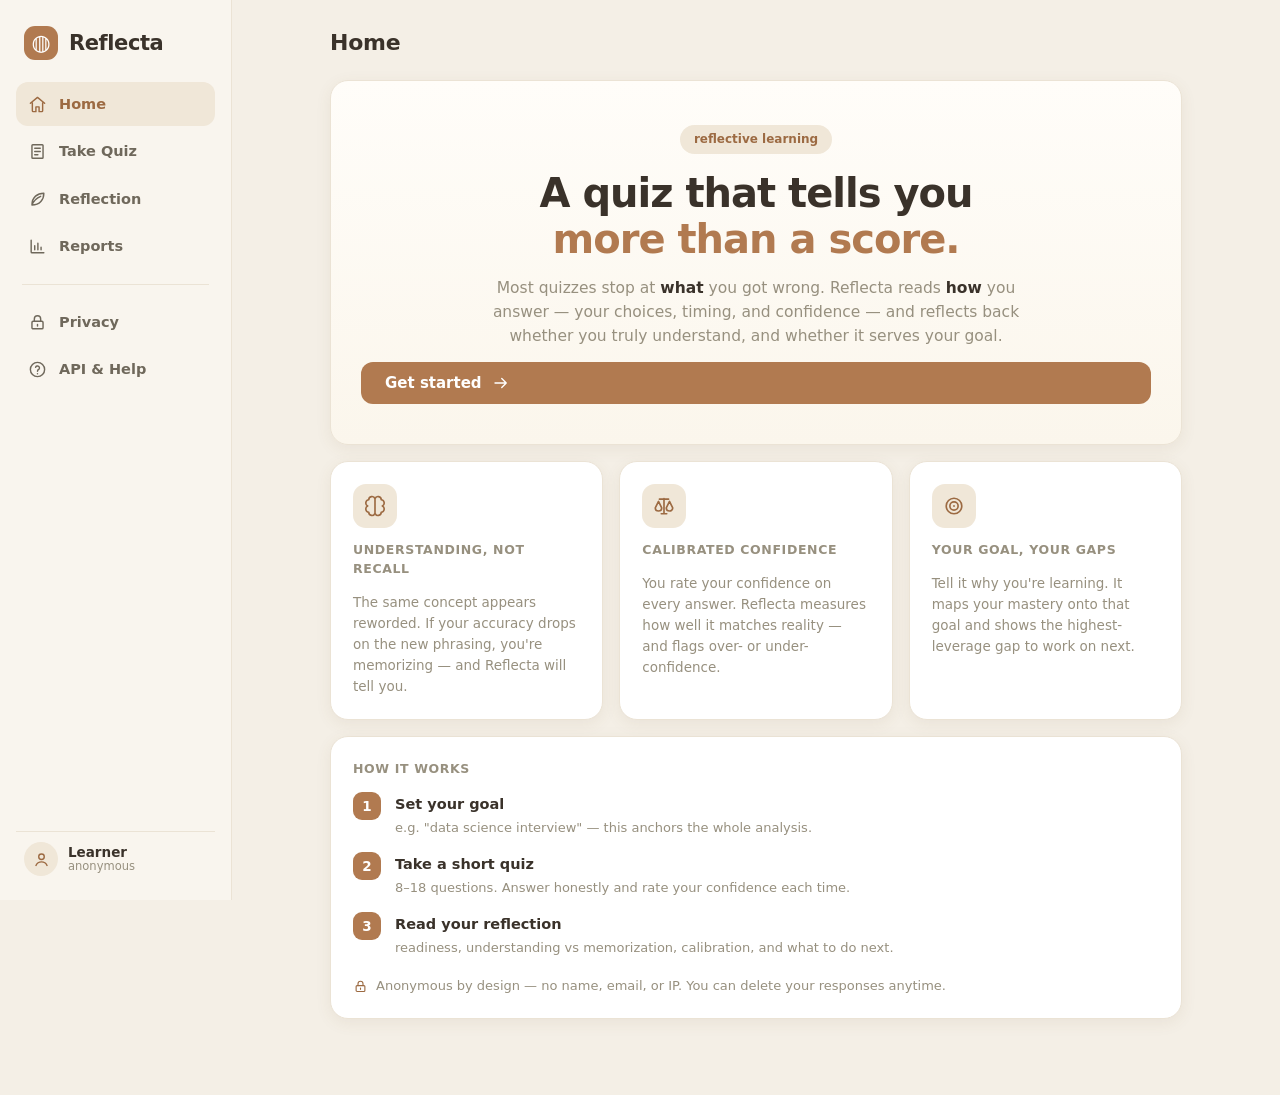
==== frontend/index.html @ 7a5998b0 "feat: Adding episteme style api databank" ====
<!DOCTYPE html>
<html lang="en">
<head>
  <meta charset="UTF-8" />
  <meta name="viewport" content="width=device-width, initial-scale=1.0" />
  <title>Reflecta — learn on purpose</title>
  <link rel="icon" href="favicon.svg" type="image/svg+xml" />
  <link rel="stylesheet" href="styles.css" />
</head>
<body>
  <!-- inline SVG icon sprite (simple line icons, stroke = currentColor) -->
  <svg width="0" height="0" style="position:absolute" aria-hidden="true">
    <defs>
      <symbol id="i-home" viewBox="0 0 24 24"><path d="M3 10.5 12 3l9 7.5M5.5 9.5V20a1 1 0 0 0 1 1H10v-6h4v6h3.5a1 1 0 0 0 1-1V9.5" fill="none" stroke="currentColor" stroke-width="1.8" stroke-linecap="round" stroke-linejoin="round"/></symbol>
      <symbol id="i-quiz" viewBox="0 0 24 24"><path d="M6 3.5h12a1 1 0 0 1 1 1v15a1 1 0 0 1-1 1H6a1 1 0 0 1-1-1v-15a1 1 0 0 1 1-1Z M8.5 8h7M8.5 12h7M8.5 16h4" fill="none" stroke="currentColor" stroke-width="1.8" stroke-linecap="round" stroke-linejoin="round"/></symbol>
      <symbol id="i-leaf" viewBox="0 0 24 24"><path d="M5 19C5 9 12 4 20 4c0 8-5 15-15 15Zm0 0c2-5 6-9 11-11" fill="none" stroke="currentColor" stroke-width="1.8" stroke-linecap="round" stroke-linejoin="round"/></symbol>
      <symbol id="i-lock" viewBox="0 0 24 24"><rect x="5" y="10.5" width="14" height="9.5" rx="1.5" fill="none" stroke="currentColor" stroke-width="1.8"/><path d="M8 10.5V7.5a4 4 0 0 1 8 0v3M12 14.5v2" fill="none" stroke="currentColor" stroke-width="1.8" stroke-linecap="round"/></symbol>
      <symbol id="i-help" viewBox="0 0 24 24"><circle cx="12" cy="12" r="9" fill="none" stroke="currentColor" stroke-width="1.8"/><path d="M9.6 9.2a2.5 2.5 0 1 1 3.4 3.1c-.8.4-1 1-1 1.9M12 17.2v.1" fill="none" stroke="currentColor" stroke-width="1.8" stroke-linecap="round"/></symbol>
      <symbol id="i-user" viewBox="0 0 24 24"><circle cx="12" cy="8.5" r="3.5" fill="none" stroke="currentColor" stroke-width="1.8"/><path d="M5 19.5c1.3-3 4-4.5 7-4.5s5.7 1.5 7 4.5" fill="none" stroke="currentColor" stroke-width="1.8" stroke-linecap="round"/></symbol>
      <symbol id="i-target" viewBox="0 0 24 24"><circle cx="12" cy="12" r="8.5" fill="none" stroke="currentColor" stroke-width="1.8"/><circle cx="12" cy="12" r="4.5" fill="none" stroke="currentColor" stroke-width="1.8"/><circle cx="12" cy="12" r="1" fill="currentColor"/></symbol>
      <symbol id="i-brain" viewBox="0 0 24 24"><path d="M12 4v16M12 4a3.5 3.5 0 0 0-6.8 1.2A3.6 3.6 0 0 0 4 12a3.6 3.6 0 0 0 1.2 6.8A3.5 3.5 0 0 0 12 20M12 4a3.5 3.5 0 0 1 6.8 1.2A3.6 3.6 0 0 1 20 12a3.6 3.6 0 0 1-1.2 6.8A3.5 3.5 0 0 1 12 20" fill="none" stroke="currentColor" stroke-width="1.8" stroke-linecap="round" stroke-linejoin="round"/></symbol>
      <symbol id="i-scale" viewBox="0 0 24 24"><path d="M12 4v16M6 7l-3.5 7a3.5 3.5 0 0 0 7 0L6 7Zm12 0-3.5 7a3.5 3.5 0 0 0 7 0L18 7ZM7 4.5h10M9 20.5h6" fill="none" stroke="currentColor" stroke-width="1.8" stroke-linecap="round" stroke-linejoin="round"/></symbol>
      <symbol id="i-arrow" viewBox="0 0 24 24"><path d="M4 12h15m-6-6 6 6-6 6" fill="none" stroke="currentColor" stroke-width="1.8" stroke-linecap="round" stroke-linejoin="round"/></symbol>
      <symbol id="i-check" viewBox="0 0 24 24"><path d="m5 12.5 4.5 4.5L19 7.5" fill="none" stroke="currentColor" stroke-width="2" stroke-linecap="round" stroke-linejoin="round"/></symbol>
      <symbol id="i-chart" viewBox="0 0 24 24"><path d="M4 4v15a1 1 0 0 0 1 1h15M8.5 16v-5M12.5 16V8M16.5 16v-3" fill="none" stroke="currentColor" stroke-width="1.8" stroke-linecap="round" stroke-linejoin="round"/></symbol>
      <symbol id="i-pulse" viewBox="0 0 24 24"><path d="M3 12h4l2.5-6 4 12 2.5-6h5" fill="none" stroke="currentColor" stroke-width="1.8" stroke-linecap="round" stroke-linejoin="round"/></symbol>
    </defs>
  </svg>

  <div class="app">
    <!-- ───────────── sidebar ───────────── -->
    <aside class="sidebar">
      <div class="brand">
        <span class="brand-mark">◍</span>
        <span class="brand-name">Reflecta</span>
      </div>

      <nav class="nav">
        <a class="nav-item active" data-view="welcome"><svg class="ni"><use href="#i-home"/></svg>Home</a>
        <a class="nav-item" data-view="start"><svg class="ni"><use href="#i-quiz"/></svg>Take Quiz</a>
        <a class="nav-item" data-view="results"><svg class="ni"><use href="#i-leaf"/></svg>Reflection</a>
        <a class="nav-item" data-view="reports"><svg class="ni"><use href="#i-chart"/></svg>Reports</a>
        <div class="nav-sep"></div>
        <a class="nav-item" href="/privacy.html"><svg class="ni"><use href="#i-lock"/></svg>Privacy</a>
        <a class="nav-item" href="/docs" target="_blank"><svg class="ni"><use href="#i-help"/></svg>API &amp; Help</a>
      </nav>

      <div class="side-user">
        <span class="avatar"><svg class="ni"><use href="#i-user"/></svg></span>
        <div class="su-meta"><b>Learner</b><small>anonymous</small></div>
      </div>
    </aside>

    <!-- ───────────── main ───────────── -->
    <div class="main">
      <div class="frame">
        <header class="page-head"><h1 id="page-title">Home</h1></header>

        <div class="content">
          <!-- screen: welcome / landing -->
          <section id="screen-welcome" class="screen">
            <div class="card welcome-hero">
              <span class="w-badge">reflective learning</span>
              <h2>A quiz that tells you<br/><span class="w-accent">more than a score.</span></h2>
              <p>Most quizzes stop at <em>what</em> you got wrong. Reflecta reads <em>how</em> you
              answer — your choices, timing, and confidence — and reflects back whether you truly
              understand, and whether it serves your goal.</p>
              <button id="welcome-cta" class="btn btn-primary w-cta">
                Get started <svg class="bi"><use href="#i-arrow"/></svg>
              </button>
            </div>

            <div class="grid features">
              <article class="card feature">
                <span class="f-icon"><svg><use href="#i-brain"/></svg></span>
                <h3>Understanding, not recall</h3>
                <p>The same concept appears reworded. If your accuracy drops on the new phrasing,
                you're memorizing — and Reflecta will tell you.</p>
              </article>
              <article class="card feature">
                <span class="f-icon"><svg><use href="#i-scale"/></svg></span>
                <h3>Calibrated confidence</h3>
                <p>You rate your confidence on every answer. Reflecta measures how well it matches
                reality — and flags over- or under-confidence.</p>
              </article>
              <article class="card feature">
                <span class="f-icon"><svg><use href="#i-target"/></svg></span>
                <h3>Your goal, your gaps</h3>
                <p>Tell it why you're learning. It maps your mastery onto that goal and shows the
                highest-leverage gap to work on next.</p>
              </article>
            </div>

            <div class="card how">
              <h3>How it works</h3>
              <ol class="steps">
                <li><span class="step-n">1</span><div><b>Set your goal</b><small>e.g. "data science interview" — this anchors the whole analysis.</small></div></li>
                <li><span class="step-n">2</span><div><b>Take a short quiz</b><small>8–18 questions. Answer honestly and rate your confidence each time.</small></div></li>
                <li><span class="step-n">3</span><div><b>Read your reflection</b><small>readiness, understanding vs memorization, calibration, and what to do next.</small></div></li>
              </ol>
              <p class="w-privacy"><svg class="pi"><use href="#i-lock"/></svg>
              Anonymous by design — no name, email, or IP. You can delete your responses anytime.</p>
            </div>
          </section>

          <!-- screen: start (quiz setup) -->
          <section id="screen-start" class="screen hidden">
            <div class="card form-card">
              <h2 class="form-title">Set up your quiz</h2>
              <label class="field-label" for="goal">Why are you learning?</label>
              <input id="goal" type="text" value="data science interview"
                     placeholder="e.g. data science interview, NEET biology" />

              <label class="field-label" for="nq">How many questions?</label>
              <div class="seg" id="nq-seg">
                <button type="button" class="seg-opt" data-n="8">8</button>
                <button type="button" class="seg-opt active" data-n="12">12</button>
                <button type="button" class="seg-opt" data-n="18">18</button>
              </div>
              <select id="nq" class="hidden"><option value="12" selected>12</option></select>

              <label class="consent">
                <input id="consent" type="checkbox" />
                <span>I agree to anonymous storage of my responses to generate my reflection.
                No name, email, or IP is collected. <a href="/privacy.html" target="_blank">Privacy</a></span>
              </label>
              <button id="start-btn" class="btn btn-primary" disabled>Start quiz</button>
            </div>
          </section>

          <!-- screen: quiz -->
          <section id="screen-quiz" class="screen hidden">
            <div class="card quiz-card">
              <div class="quiz-top">
                <span id="q-count" class="muted">Question 1</span>
                <span id="q-concept" class="chip"></span>
              </div>
              <div class="progress"><span id="progress-fill"></span></div>
              <h2 id="q-stem"></h2>
              <div id="options" class="options"></div>
              <div class="confidence">
                <div class="confidence-head">
                  <span>How confident are you?</span><span id="conf-val" class="conf-num">50%</span>
                </div>
                <input id="confidence" type="range" min="0" max="100" value="50" />
                <div class="confidence-scale"><span>guessing</span><span>certain</span></div>
              </div>
              <button id="next-btn" class="btn btn-primary" disabled>Next →</button>
            </div>
          </section>

          <!-- screen: results -->
          <section id="screen-results" class="screen hidden">
            <div class="card result-head">
              <div class="score-badge"><span id="score-val">–</span><small>score</small></div>
              <div>
                <h2 class="result-title">Your reflection</h2>
                <p class="muted" id="result-goal"></p>
              </div>
            </div>

            <div class="grid">
              <article class="card readiness">
                <h3>Goal readiness</h3>
                <div class="ring" id="ring"><span id="readiness-val">–</span></div>
                <span class="tag" id="readiness-tag"></span>
              </article>
              <article class="card stat">
                <h3>Understanding</h3>
                <div class="big" id="memo-val">–</div>
                <span class="tag" id="memo-tag"></span>
                <p class="muted">accuracy drop when reworded — high = memorizing</p>
              </article>
              <article class="card stat">
                <h3>Calibration</h3>
                <div class="big" id="ece-val">–</div>
                <span class="tag" id="ece-tag"></span>
                <p class="muted">confidence vs reality — high = mis-calibrated</p>
              </article>
              <article class="card timing">
                <h3>How you answer</h3>
                <div class="bars" id="timing-bars"></div>
              </article>
            </div>

            <article class="card gaps">
              <h3>Highest-leverage gaps</h3>
              <p class="muted">Mastery is difficulty-adjusted (IRT) and deliberately conservative
              with only a few questions per concept — it can sit below your raw score. Concepts
              already meeting their target aren't listed.</p>
              <div id="gap-list"></div>
            </article>

            <article class="card reflection">
              <h3>Reflection</h3>
              <ul id="reflection-list"></ul>
            </article>

            <article class="card review">
              <h3>Question review</h3>
              <div id="review-list"></div>
            </article>

            <button id="restart-btn" class="btn btn-primary center">Take another quiz</button>
            <p class="erase"><a id="delete-btn">Delete my responses</a> · stored anonymously</p>
          </section>

          <!-- screen: reports / model monitoring -->
          <section id="screen-reports" class="screen hidden">
            <div class="card report-status">
              <div class="rs-left">
                <h3>System status</h3>
                <div class="rs-verdict"><span id="rep-status-dot" class="dot"></span><b id="rep-status">–</b></div>
                <p class="muted" id="rep-generated"></p>
              </div>
              <div class="rs-stats">
                <div class="rs-stat"><b id="rep-sessions">–</b><small>sessions</small></div>
                <div class="rs-stat"><b id="rep-answers">–</b><small>answers</small></div>
                <div class="rs-stat"><b id="rep-avg-score">–</b><small>avg score</small></div>
                <div class="rs-stat"><b id="rep-avg-ready">–</b><small>avg readiness</small></div>
              </div>
            </div>

            <div class="card">
              <h3><svg class="hi"><use href="#i-pulse"/></svg> Model health — is anything rotting?</h3>
              <p class="muted">Models decay as the world (and your learners) change. Each artifact is
              aged against retrain thresholds; live drift compares recent sessions to older ones.</p>
              <div class="table-wrap"><table id="rep-artifacts">
                <thead><tr><th>Artifact</th><th>Trained</th><th>Age</th><th>Size</th><th>Status</th></tr></thead>
                <tbody></tbody>
              </table></div>
              <div id="rep-drift" class="drift"></div>
            </div>

            <div class="card">
              <h3><svg class="hi"><use href="#i-chart"/></svg> Training metrics (from MLflow)</h3>
              <p class="muted">Offline validation performance, logged at training time with
              group-aware (by-learner) splits. AUC = probability the model ranks a correct answer
              above an incorrect one (0.5 = chance).</p>
              <div id="rep-metrics"></div>
            </div>

            <div class="card">
              <h3><svg class="hi"><use href="#i-help"/></svg> How this website works</h3>
              <ol class="steps">
                <li><span class="step-n">1</span><div><b>Quiz engine</b><small>Questions are served with answers kept on the server; options are shuffled. Some questions are reworded twins of the same concept — that's deliberate.</small></div></li>
                <li><span class="step-n">2</span><div><b>Behavior signals</b><small>Your choices, response times, and confidence become signals: memorization vs understanding, calibration (confidence vs reality), and answer-style profile.</small></div></li>
                <li><span class="step-n">3</span><div><b>Mastery via IRT</b><small>An Item-Response-Theory model estimates your per-concept ability from your answers, weighted by question difficulty — fairer than raw accuracy.</small></div></li>
                <li><span class="step-n">4</span><div><b>Intent → gap</b><small>Your goal decomposes into concept requirements; your mastery is projected onto them, and the shortfall becomes your prioritized gap list.</small></div></li>
                <li><span class="step-n">5</span><div><b>Reflection</b><small>Deterministic rules turn those numbers into specific advice — no black box between the signals and what you read.</small></div></li>
                <li><span class="step-n">6</span><div><b>Offline research</b><small>The knowledge-tracing models on this page (IRT, BKT, SAKT) are trained on 525k real learner interactions (ASSISTments) and tracked with MLflow.</small></div></li>
              </ol>
            </div>
          </section>
        </div>
      </div>
    </div>
  </div>
  <script src="app.js"></script>
</body>
</html>
---- frontend/styles.css ----
:root {
  /* warm cream + brown study-app palette */
  --bg: #f4efe6;          /* app background (warm cream) */
  --sidebar: #f9f5ee;     /* sidebar surface */
  --surface: #ffffff;     /* cards */
  --ink: #3a322a;         /* warm near-black */
  --muted: #97907f;
  --line: #ebe3d5;
  --line-soft: #f1ebdf;

  --brown: #b17a50;       /* primary */
  --brown-deep: #9c6a42;  /* hover / headings */
  --brown-soft: #f0e7d8;  /* tint (badges, active nav) */
  --amber: #e2a25c;
  --sage: #8faa78;

  --shadow: 0 4px 16px rgba(120, 95, 55, 0.08);
  --shadow-lg: 0 10px 30px rgba(120, 95, 55, 0.12);
  --radius: 18px;
}

* { box-sizing: border-box; }
html, body { margin: 0; padding: 0; }
body {
  font-family: "Segoe UI", -apple-system, BlinkMacSystemFont, Inter, system-ui, sans-serif;
  background: var(--bg);
  color: var(--ink);
  line-height: 1.55;
  -webkit-font-smoothing: antialiased;
}

.app { display: flex; min-height: 100vh; }

/* ───────────── sidebar ───────────── */
.sidebar {
  width: 232px; flex-shrink: 0; background: var(--sidebar);
  border-right: 1px solid var(--line); padding: 22px 16px;
  display: flex; flex-direction: column; position: sticky; top: 0; height: 100vh;
}
.brand { display: flex; align-items: center; gap: 11px; padding: 4px 8px 22px; }
.brand-mark {
  font-size: 22px; width: 34px; height: 34px; border-radius: 11px;
  background: var(--brown); color: #fff; display: grid; place-items: center;
}
.brand-name { font-size: 21px; font-weight: 800; letter-spacing: -0.02em; }

.nav { display: flex; flex-direction: column; gap: 3px; flex: 1; }
.nav-item {
  display: flex; align-items: center; gap: 12px; padding: 11px 12px; border-radius: 12px;
  color: #6f685b; font-size: 14.5px; font-weight: 600; cursor: pointer; text-decoration: none;
  transition: background .12s, color .12s;
}
.nav-item .ni, svg.ni { width: 19px; height: 19px; flex-shrink: 0; }
.nav-item:hover { background: var(--line-soft); color: var(--ink); }
.nav-item.active { background: var(--brown-soft); color: var(--brown-deep); }
.nav-sep { height: 1px; background: var(--line); margin: 12px 6px; }

.side-user {
  display: flex; align-items: center; gap: 10px; padding: 10px 8px 2px;
  border-top: 1px solid var(--line); margin-top: 10px;
}
.side-user .avatar {
  width: 34px; height: 34px; border-radius: 50%; background: var(--brown-soft);
  display: grid; place-items: center; color: var(--brown-deep);
}
.su-meta { display: flex; flex-direction: column; line-height: 1.2; }
.su-meta b { font-size: 13.5px; }
.su-meta small { font-size: 11.5px; color: var(--muted); }

/* ───────────── main ───────────── */
.main { flex: 1; min-width: 0; }
/* centered frame so very wide screens don't left-hug the content */
.frame { max-width: 920px; margin: 0 auto; }
.page-head { padding: 26px 34px 8px; }
.page-head h1 { margin: 0; font-size: 22px; font-weight: 800; letter-spacing: -0.01em; }
.content { padding: 12px 34px 60px; }
.screen { animation: fade .3s ease; }
.hidden { display: none !important; }
@keyframes fade { from { opacity: 0; transform: translateY(6px);} to { opacity: 1; transform: none;} }

.card {
  background: var(--surface); border: 1px solid var(--line);
  border-radius: var(--radius); padding: 22px; box-shadow: var(--shadow); margin-bottom: 16px;
}
.muted { color: var(--muted); font-size: 13px; }
.center { display: block; margin: 4px auto 0; }

/* ── welcome / landing ── */
.welcome-hero { text-align: center; padding: 44px 30px 40px; background: linear-gradient(180deg,#fffdf9,#fbf6ec); }
.w-badge { display: inline-block; font-size: 12px; font-weight: 700; color: var(--brown-deep); background: var(--brown-soft); padding: 5px 14px; border-radius: 999px; margin-bottom: 16px; }
.welcome-hero h2 { margin: 0 0 14px; font-size: clamp(28px, 4.5vw, 40px); line-height: 1.15; letter-spacing: -0.025em; }
.w-accent { color: var(--brown); }
.welcome-hero p { max-width: 560px; margin: 0 auto; color: var(--muted); font-size: 15.5px; }
.welcome-hero em { color: var(--ink); font-style: normal; font-weight: 700; }
.w-cta { width: auto; padding: 13px 30px; margin-top: 22px; display: inline-flex; align-items: center; gap: 10px; }
.bi { width: 18px; height: 18px; }

.features { grid-template-columns: repeat(auto-fit, minmax(220px, 1fr)); }
.feature { text-align: left; }
.f-icon {
  display: grid; place-items: center; width: 44px; height: 44px; border-radius: 13px;
  background: var(--brown-soft); color: var(--brown-deep); margin-bottom: 12px;
}
.f-icon svg { width: 22px; height: 22px; }
.feature h3 { margin: 0 0 7px; font-size: 15.5px; text-transform: none; letter-spacing: 0; color: var(--ink); font-weight: 700; }
.feature p { margin: 0; color: var(--muted); font-size: 13.5px; }

.how h3 { margin-bottom: 16px; }
.steps { list-style: none; padding: 0; margin: 0; display: flex; flex-direction: column; gap: 14px; }
.steps li { display: flex; gap: 14px; align-items: flex-start; }
.step-n {
  flex-shrink: 0; width: 28px; height: 28px; border-radius: 9px; background: var(--brown);
  color: #fff; font-weight: 800; font-size: 13.5px; display: grid; place-items: center;
}
.steps b { font-size: 14.5px; }
.steps small { display: block; color: var(--muted); font-size: 13px; margin-top: 1px; }
.w-privacy { display: flex; align-items: center; gap: 8px; margin: 18px 0 0; color: var(--muted); font-size: 13px; }
.pi { width: 15px; height: 15px; flex-shrink: 0; color: var(--brown-deep); }
.form-title { margin: 0 0 14px; font-size: 19px; }

/* form */
.field-label { display: block; font-size: 13px; font-weight: 700; color: #6f685b; margin: 6px 0 7px; }
input[type=text], select {
  width: 100%; padding: 12px 14px; border-radius: 12px; border: 1px solid var(--line);
  background: #fdfbf7; color: var(--ink); font-size: 15px; font-family: inherit;
}
input[type=text]:focus, select:focus { outline: 2px solid var(--brown); border-color: transparent; }

.seg { display: inline-flex; gap: 6px; background: var(--brown-soft); padding: 5px; border-radius: 12px; }
.seg-opt {
  border: none; background: transparent; padding: 8px 18px; border-radius: 9px; cursor: pointer;
  font-family: inherit; font-size: 14px; font-weight: 700; color: #7c7362;
}
.seg-opt.active { background: var(--surface); color: var(--brown-deep); box-shadow: var(--shadow); }

.consent { display: flex; gap: 9px; align-items: flex-start; margin: 16px 0 4px; font-size: 12.5px; color: var(--muted); line-height: 1.45; cursor: pointer; }
.consent input { margin-top: 2px; accent-color: var(--brown); flex-shrink: 0; }
.consent a { color: var(--brown-deep); }

/* buttons */
.btn {
  padding: 12px 24px; border: none; border-radius: 12px; cursor: pointer;
  font-size: 15px; font-weight: 700; font-family: inherit; transition: filter .12s, transform .12s;
}
.btn-primary { background: var(--brown); color: #fff; margin-top: 14px; width: 100%; }
.btn-primary:hover:not(:disabled) { filter: brightness(1.05); transform: translateY(-1px); }
.btn-primary:disabled { opacity: .45; cursor: not-allowed; }

/* quiz */
.quiz-top { display: flex; align-items: center; justify-content: space-between; margin-bottom: 12px; }
.chip { font-size: 12px; font-weight: 700; color: var(--brown-deep); background: var(--brown-soft); padding: 4px 12px; border-radius: 999px; text-transform: capitalize; }
.progress { height: 8px; background: var(--line); border-radius: 6px; overflow: hidden; margin-bottom: 18px; }
.progress span { display: block; height: 100%; width: 0; background: var(--brown); border-radius: 6px; transition: width .3s ease; }
.quiz-card h2 { font-size: 20px; margin: 2px 0 20px; line-height: 1.4; }
.options { display: flex; flex-direction: column; gap: 10px; }
.option {
  text-align: left; padding: 14px 16px; border: 1.5px solid var(--line); background: #fdfbf7;
  border-radius: 12px; cursor: pointer; font-size: 15px; font-family: inherit; color: var(--ink);
  display: flex; gap: 12px; align-items: flex-start; transition: border-color .12s, background .12s;
}
.option:hover { border-color: var(--brown); }
.option.selected { border-color: var(--brown); background: var(--brown-soft); }
.option .letter {
  flex-shrink: 0; width: 26px; height: 26px; border-radius: 8px; background: var(--surface);
  border: 1px solid var(--line); display: grid; place-items: center; font-weight: 800; font-size: 13px; color: var(--brown-deep);
}
.option.selected .letter { background: var(--brown); color: #fff; border-color: var(--brown); }

.confidence { margin: 22px 0 4px; }
.confidence-head { display: flex; justify-content: space-between; font-size: 14px; font-weight: 600; margin-bottom: 8px; }
.conf-num { color: var(--brown-deep); font-weight: 700; }
input[type=range] { width: 100%; accent-color: var(--brown); }
.confidence-scale { display: flex; justify-content: space-between; font-size: 11px; color: var(--muted); margin-top: 2px; }

/* results */
.result-head { display: flex; align-items: center; gap: 18px; }
.score-badge {
  width: 82px; height: 82px; border-radius: 20px; background: var(--brown-soft); color: var(--brown-deep);
  display: grid; place-items: center; flex-shrink: 0;
}
.score-badge span { font-size: 26px; font-weight: 800; line-height: 1; }
.score-badge small { font-size: 11px; color: var(--brown); }
.result-title { margin: 0; }

.grid { display: grid; grid-template-columns: repeat(auto-fit, minmax(190px, 1fr)); gap: 16px; }
.card h3 { margin: 0 0 14px; font-size: 12.5px; text-transform: uppercase; letter-spacing: .05em; color: var(--muted); }
.big { font-size: 38px; font-weight: 800; letter-spacing: -0.02em; color: var(--ink); }

.readiness { text-align: center; }
.ring {
  width: 116px; height: 116px; border-radius: 50%; margin: 4px auto;
  display: grid; place-items: center; background: conic-gradient(var(--brown) 0deg, var(--line) 0deg);
  transition: background .8s ease;
}
.ring span { width: 88px; height: 88px; border-radius: 50%; background: var(--surface); display: grid; place-items: center; font-size: 24px; font-weight: 800; color: var(--brown-deep); }

.bars { display: flex; flex-direction: column; gap: 9px; }
.bar-row { display: flex; align-items: center; gap: 10px; font-size: 12px; }
.bar-row .lbl { width: 96px; color: var(--muted); flex-shrink: 0; }
.bar-track { flex: 1; height: 9px; border-radius: 6px; background: var(--line-soft); overflow: hidden; }
.bar-fill { height: 100%; border-radius: 6px; }

.gap-row { margin: 12px 0; }
.gap-head { display: flex; justify-content: space-between; font-size: 14px; margin-bottom: 6px; }
.gap-head .concept { font-weight: 700; text-transform: capitalize; }
.gap-track { height: 11px; border-radius: 7px; background: var(--line-soft); overflow: hidden; }
.gap-fill { height: 100%; border-radius: 7px; background: var(--amber); }

/* interpretation tags */
.tag { display: inline-block; font-size: 11.5px; font-weight: 700; padding: 3px 10px; border-radius: 999px; margin: 8px 0 2px; }
.tag-good { background: #e8f0e0; color: #5d7d47; }
.tag-mid { background: var(--brown-soft); color: var(--brown-deep); }
.tag-low { background: #f8e6d8; color: #b5673a; }

.erase { text-align: center; font-size: 12px; color: var(--muted); margin: 14px 0 0; }
.erase a { color: var(--brown-deep); cursor: pointer; text-decoration: underline; }

.reflection ul { list-style: none; padding: 0; margin: 0; }
.reflection li {
  padding: 14px 16px; margin: 10px 0; border-radius: 12px;
  background: var(--brown-soft); border-left: 3px solid var(--brown); font-size: 15px;
}

.review-item { padding: 12px 0; border-bottom: 1px solid var(--line-soft); font-size: 14px; }
.review-item:last-child { border-bottom: none; }
.review-item .r-stem { font-weight: 600; margin-bottom: 4px; }
.review-item .r-mark { font-weight: 800; margin-right: 6px; }
.review-item .ok { color: var(--sage); }
.review-item .no { color: var(--amber); }
.review-item .r-exp { color: var(--muted); margin-top: 3px; }

/* ── reports / monitoring ── */
.hi { width: 17px; height: 17px; vertical-align: -3px; margin-right: 6px; color: var(--brown-deep); }
.report-status { display: flex; gap: 20px; align-items: center; justify-content: space-between; flex-wrap: wrap; }
.rs-verdict { display: flex; align-items: center; gap: 9px; font-size: 19px; margin: 2px 0; text-transform: capitalize; }
.dot { width: 11px; height: 11px; border-radius: 50%; background: var(--muted); display: inline-block; }
.dot-good { background: var(--sage); }
.dot-mid { background: var(--amber); }
.dot-low { background: #cf6b4a; }
.rs-stats { display: flex; gap: 10px; flex-wrap: wrap; }
.rs-stat {
  background: var(--brown-soft); border-radius: 13px; padding: 10px 18px; text-align: center; min-width: 84px;
}
.rs-stat b { display: block; font-size: 19px; }
.rs-stat small { color: var(--brown-deep); font-size: 11.5px; font-weight: 600; }

.table-wrap { overflow-x: auto; margin-top: 6px; }
table { width: 100%; border-collapse: collapse; font-size: 13.5px; }
th { text-align: left; color: var(--muted); font-size: 12px; text-transform: uppercase; letter-spacing: .04em; padding: 8px 10px; border-bottom: 1px solid var(--line); }
td { padding: 10px; border-bottom: 1px solid var(--line-soft); }
tr:last-child td { border-bottom: none; }
.pill { display: inline-block; font-size: 11.5px; font-weight: 700; padding: 3px 11px; border-radius: 999px; text-transform: capitalize; }
.pill-fresh { background: #e8f0e0; color: #5d7d47; }
.pill-aging { background: #f8edd8; color: #a4763a; }
.pill-stale { background: #f8e2d8; color: #b5563a; }

.drift { margin-top: 12px; font-size: 14px; }
.metric-run { margin: 12px 0; }
.metric-run h4 { margin: 0 0 8px; font-size: 13.5px; text-transform: capitalize; }
.metric-chips { display: flex; gap: 8px; flex-wrap: wrap; }
.metric-chip {
  background: var(--line-soft); border-radius: 10px; padding: 7px 13px; font-size: 12.5px;
}
.metric-chip b { color: var(--brown-deep); }

/* responsive */
@media (max-width: 720px) {
  .sidebar { display: none; }
  .content, .page-head { padding-left: 18px; padding-right: 18px; }
}
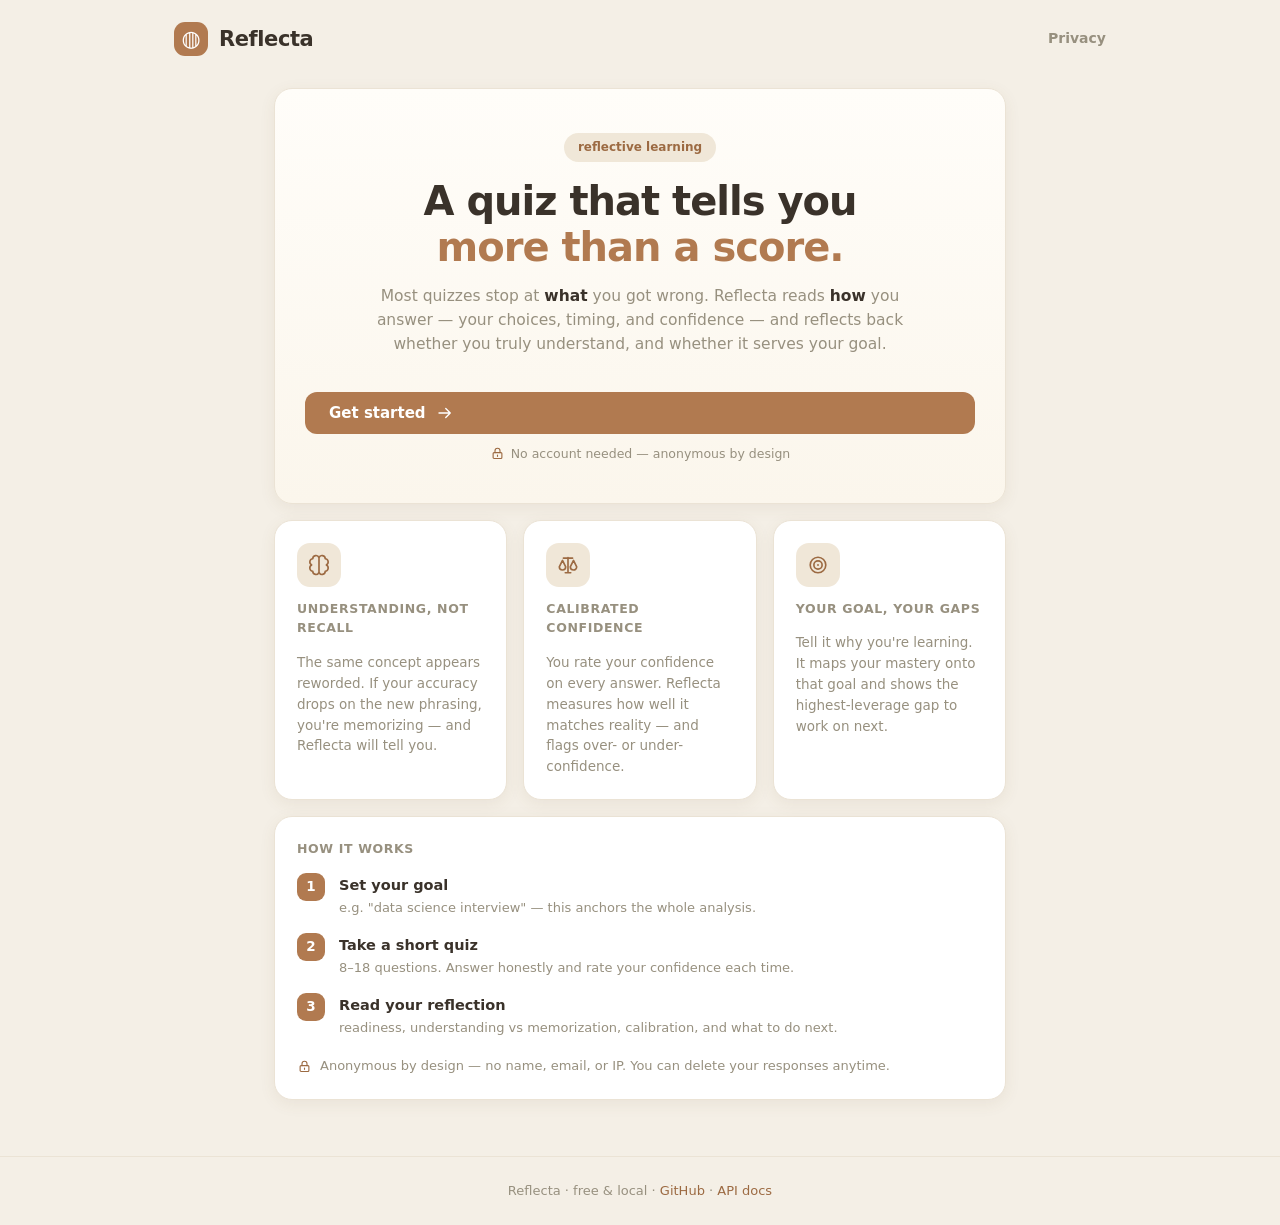
==== commit 73e1b3fa: "added-new-frotnend-test" ====
--- a/frontend/index.html
+++ b/frontend/index.html
@@ -27,17 +27,79 @@
     </defs>
   </svg>
 
-  <div class="app">
+  <!-- ═══════════════ true landing page — no sidebar, no app nav ═══════════════ -->
+  <div id="landing" class="landing">
+    <header class="landing-top">
+      <div class="brand"><span class="brand-mark">◍</span><span class="brand-name">Reflecta</span></div>
+      <a class="landing-ghost" href="/privacy.html">Privacy</a>
+    </header>
+
+    <main class="landing-main">
+      <div class="card welcome-hero">
+        <span class="w-badge">reflective learning</span>
+        <h1>A quiz that tells you<br/><span class="w-accent">more than a score.</span></h1>
+        <p>Most quizzes stop at <em>what</em> you got wrong. Reflecta reads <em>how</em> you
+        answer — your choices, timing, and confidence — and reflects back whether you truly
+        understand, and whether it serves your goal.</p>
+        <div class="w-cta-row">
+          <button id="welcome-cta" class="btn btn-primary w-cta">
+            Get started <svg class="bi"><use href="#i-arrow"/></svg>
+          </button>
+          <span class="w-cta-note"><svg class="pi"><use href="#i-lock"/></svg> No account needed — anonymous by design</span>
+        </div>
+      </div>
+
+      <div class="grid features">
+        <article class="card feature">
+          <span class="f-icon"><svg><use href="#i-brain"/></svg></span>
+          <h3>Understanding, not recall</h3>
+          <p>The same concept appears reworded. If your accuracy drops on the new phrasing,
+          you're memorizing — and Reflecta will tell you.</p>
+        </article>
+        <article class="card feature">
+          <span class="f-icon"><svg><use href="#i-scale"/></svg></span>
+          <h3>Calibrated confidence</h3>
+          <p>You rate your confidence on every answer. Reflecta measures how well it matches
+          reality — and flags over- or under-confidence.</p>
+        </article>
+        <article class="card feature">
+          <span class="f-icon"><svg><use href="#i-target"/></svg></span>
+          <h3>Your goal, your gaps</h3>
+          <p>Tell it why you're learning. It maps your mastery onto that goal and shows the
+          highest-leverage gap to work on next.</p>
+        </article>
+      </div>
+
+      <div class="card how">
+        <h3>How it works</h3>
+        <ol class="steps">
+          <li><span class="step-n">1</span><div><b>Set your goal</b><small>e.g. "data science interview" — this anchors the whole analysis.</small></div></li>
+          <li><span class="step-n">2</span><div><b>Take a short quiz</b><small>8–18 questions. Answer honestly and rate your confidence each time.</small></div></li>
+          <li><span class="step-n">3</span><div><b>Read your reflection</b><small>readiness, understanding vs memorization, calibration, and what to do next.</small></div></li>
+        </ol>
+        <p class="w-privacy"><svg class="pi"><use href="#i-lock"/></svg>
+        Anonymous by design — no name, email, or IP. You can delete your responses anytime.</p>
+      </div>
+    </main>
+
+    <footer class="landing-foot">
+      <span>Reflecta · free &amp; local ·
+        <a href="https://github.com/1mystic/reflecta" target="_blank" rel="noopener">GitHub</a> ·
+        <a href="/docs" target="_blank">API docs</a></span>
+    </footer>
+  </div>
+
+  <!-- ═══════════════ app shell — sidebar + screens, entered via "Get started" ═══════════════ -->
+  <div class="app hidden" id="app-shell">
     <!-- ───────────── sidebar ───────────── -->
     <aside class="sidebar">
-      <div class="brand">
+      <button class="brand brand-btn" id="brand-home" type="button" title="Back to landing page">
         <span class="brand-mark">◍</span>
         <span class="brand-name">Reflecta</span>
-      </div>
+      </button>
 
       <nav class="nav">
-        <a class="nav-item active" data-view="welcome"><svg class="ni"><use href="#i-home"/></svg>Home</a>
-        <a class="nav-item" data-view="start"><svg class="ni"><use href="#i-quiz"/></svg>Take Quiz</a>
+        <a class="nav-item active" data-view="start"><svg class="ni"><use href="#i-quiz"/></svg>Take Quiz</a>
         <a class="nav-item" data-view="results"><svg class="ni"><use href="#i-leaf"/></svg>Reflection</a>
         <a class="nav-item" data-view="reports"><svg class="ni"><use href="#i-chart"/></svg>Reports</a>
         <div class="nav-sep"></div>
@@ -54,62 +116,17 @@
     <!-- ───────────── main ───────────── -->
     <div class="main">
       <div class="frame">
-        <header class="page-head"><h1 id="page-title">Home</h1></header>
+        <header class="page-head"><h1 id="page-title">Take Quiz</h1></header>
 
         <div class="content">
-          <!-- screen: welcome / landing -->
-          <section id="screen-welcome" class="screen">
-            <div class="card welcome-hero">
-              <span class="w-badge">reflective learning</span>
-              <h2>A quiz that tells you<br/><span class="w-accent">more than a score.</span></h2>
-              <p>Most quizzes stop at <em>what</em> you got wrong. Reflecta reads <em>how</em> you
-              answer — your choices, timing, and confidence — and reflects back whether you truly
-              understand, and whether it serves your goal.</p>
-              <button id="welcome-cta" class="btn btn-primary w-cta">
-                Get started <svg class="bi"><use href="#i-arrow"/></svg>
-              </button>
-            </div>
-
-            <div class="grid features">
-              <article class="card feature">
-                <span class="f-icon"><svg><use href="#i-brain"/></svg></span>
-                <h3>Understanding, not recall</h3>
-                <p>The same concept appears reworded. If your accuracy drops on the new phrasing,
-                you're memorizing — and Reflecta will tell you.</p>
-              </article>
-              <article class="card feature">
-                <span class="f-icon"><svg><use href="#i-scale"/></svg></span>
-                <h3>Calibrated confidence</h3>
-                <p>You rate your confidence on every answer. Reflecta measures how well it matches
-                reality — and flags over- or under-confidence.</p>
-              </article>
-              <article class="card feature">
-                <span class="f-icon"><svg><use href="#i-target"/></svg></span>
-                <h3>Your goal, your gaps</h3>
-                <p>Tell it why you're learning. It maps your mastery onto that goal and shows the
-                highest-leverage gap to work on next.</p>
-              </article>
-            </div>
-
-            <div class="card how">
-              <h3>How it works</h3>
-              <ol class="steps">
-                <li><span class="step-n">1</span><div><b>Set your goal</b><small>e.g. "data science interview" — this anchors the whole analysis.</small></div></li>
-                <li><span class="step-n">2</span><div><b>Take a short quiz</b><small>8–18 questions. Answer honestly and rate your confidence each time.</small></div></li>
-                <li><span class="step-n">3</span><div><b>Read your reflection</b><small>readiness, understanding vs memorization, calibration, and what to do next.</small></div></li>
-              </ol>
-              <p class="w-privacy"><svg class="pi"><use href="#i-lock"/></svg>
-              Anonymous by design — no name, email, or IP. You can delete your responses anytime.</p>
-            </div>
-          </section>
-
           <!-- screen: start (quiz setup) -->
           <section id="screen-start" class="screen hidden">
             <div class="card form-card">
               <h2 class="form-title">Set up your quiz</h2>
               <label class="field-label" for="goal">Why are you learning?</label>
               <input id="goal" type="text" value="data science interview"
-                     placeholder="e.g. data science interview, NEET biology" />
+                     placeholder="e.g. data science interview" />
+              <p class="muted hint-note" id="goal-hint"></p>
 
               <label class="field-label" for="nq">How many questions?</label>
               <div class="seg" id="nq-seg">
@@ -157,6 +174,12 @@
                 <h2 class="result-title">Your reflection</h2>
                 <p class="muted" id="result-goal"></p>
               </div>
+            </div>
+
+            <div class="card growth hidden" id="growth-card">
+              <h3>Your growth</h3>
+              <p class="muted" id="growth-summary"></p>
+              <div class="growth-track" id="growth-track"></div>
             </div>
 
             <div class="grid">
--- a/frontend/styles.css
+++ b/frontend/styles.css
@@ -83,17 +83,37 @@
   border-radius: var(--radius); padding: 22px; box-shadow: var(--shadow); margin-bottom: 16px;
 }
 .muted { color: var(--muted); font-size: 13px; }
+.hint-note { margin: 6px 0 0; font-size: 12.5px; }
 .center { display: block; margin: 4px auto 0; }
 
-/* ── welcome / landing ── */
+/* ── true landing page (no sidebar) ── */
+.landing { min-height: 100vh; display: flex; flex-direction: column; }
+.landing-top {
+  display: flex; align-items: center; justify-content: space-between;
+  padding: 22px 34px; max-width: 1000px; margin: 0 auto; width: 100%;
+}
+.landing-top .brand { padding: 0; }
+.landing-ghost { color: var(--muted); font-size: 14px; font-weight: 600; text-decoration: none; }
+.landing-ghost:hover { color: var(--brown-deep); }
+.landing-main { flex: 1; max-width: 780px; margin: 0 auto; width: 100%; padding: 10px 24px 40px; }
+.landing-foot {
+  text-align: center; padding: 24px; color: var(--muted); font-size: 13px;
+  border-top: 1px solid var(--line);
+}
+.landing-foot a { color: var(--brown-deep); text-decoration: none; }
+
+/* hero (shared by landing) */
 .welcome-hero { text-align: center; padding: 44px 30px 40px; background: linear-gradient(180deg,#fffdf9,#fbf6ec); }
 .w-badge { display: inline-block; font-size: 12px; font-weight: 700; color: var(--brown-deep); background: var(--brown-soft); padding: 5px 14px; border-radius: 999px; margin-bottom: 16px; }
-.welcome-hero h2 { margin: 0 0 14px; font-size: clamp(28px, 4.5vw, 40px); line-height: 1.15; letter-spacing: -0.025em; }
+.welcome-hero h1, .welcome-hero h2 { margin: 0 0 14px; font-size: clamp(28px, 4.5vw, 40px); line-height: 1.15; letter-spacing: -0.025em; font-weight: 800; }
 .w-accent { color: var(--brown); }
 .welcome-hero p { max-width: 560px; margin: 0 auto; color: var(--muted); font-size: 15.5px; }
 .welcome-hero em { color: var(--ink); font-style: normal; font-weight: 700; }
-.w-cta { width: auto; padding: 13px 30px; margin-top: 22px; display: inline-flex; align-items: center; gap: 10px; }
+.w-cta-row { display: flex; flex-direction: column; align-items: center; gap: 10px; margin-top: 22px; }
+.w-cta { width: auto; padding: 13px 30px; margin-top: 0; display: inline-flex; align-items: center; gap: 10px; }
+.w-cta-note { display: flex; align-items: center; gap: 6px; font-size: 12.5px; color: var(--muted); }
 .bi { width: 18px; height: 18px; }
+.brand-btn { border: none; background: transparent; cursor: pointer; font-family: inherit; }
 
 .features { grid-template-columns: repeat(auto-fit, minmax(220px, 1fr)); }
 .feature { text-align: left; }
@@ -182,6 +202,20 @@
 .score-badge small { font-size: 11px; color: var(--brown); }
 .result-title { margin: 0; }
 
+.growth { margin-top: 14px; }
+.growth-track {
+  display: flex; align-items: flex-end; gap: 8px; height: 64px; margin-top: 10px;
+}
+.growth-bar {
+  flex: 1; background: var(--brown-soft); border-radius: 6px 6px 2px 2px;
+  min-height: 4px; position: relative; transition: background .15s;
+}
+.growth-bar.current { background: var(--brown); }
+.growth-bar span {
+  position: absolute; top: -18px; left: 50%; transform: translateX(-50%);
+  font-size: 10.5px; color: var(--muted); white-space: nowrap;
+}
+
 .grid { display: grid; grid-template-columns: repeat(auto-fit, minmax(190px, 1fr)); gap: 16px; }
 .card h3 { margin: 0 0 14px; font-size: 12.5px; text-transform: uppercase; letter-spacing: .05em; color: var(--muted); }
 .big { font-size: 38px; font-weight: 800; letter-spacing: -0.02em; color: var(--ink); }
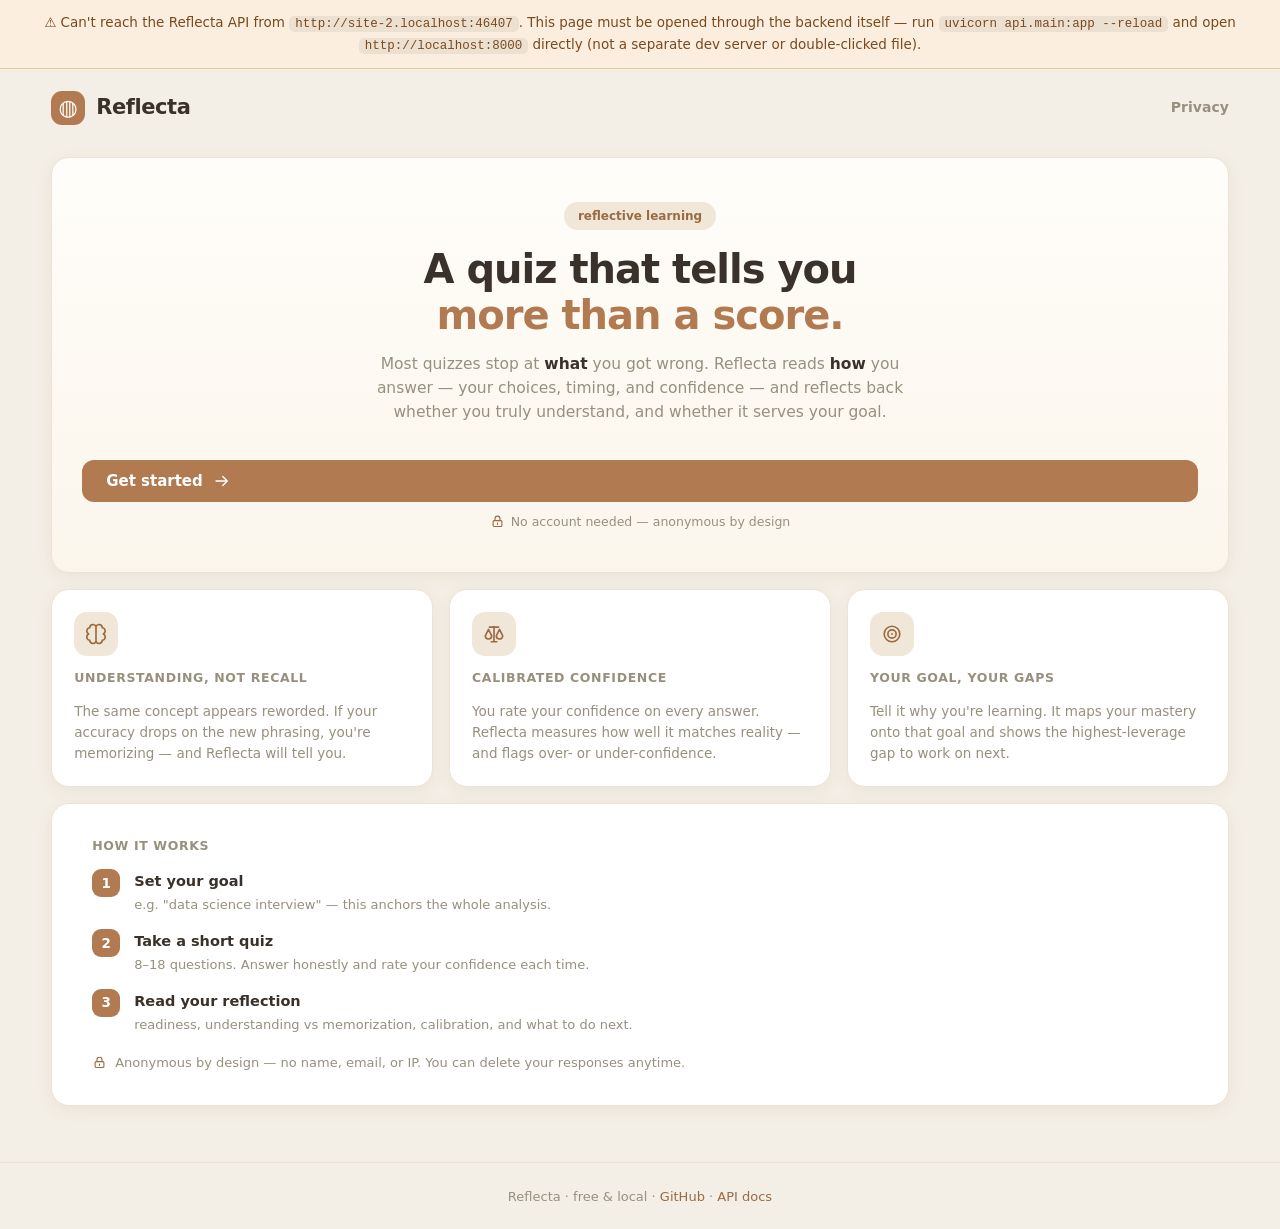
==== commit 2f3afdee: "fixed-api-cals-topic-gen" ====
--- a/frontend/index.html
+++ b/frontend/index.html
@@ -8,6 +8,17 @@
   <link rel="stylesheet" href="styles.css" />
 </head>
 <body>
+  <!-- shown only if the API can't be reached from this page's origin — the frontend has
+       no independent life; it must be opened via the FastAPI server that serves it
+       (`uvicorn api.main:app` -> http://localhost:8000), never a separate dev server -->
+  <div id="origin-banner" class="origin-banner hidden">
+    ⚠️ Can't reach the Reflecta API from <code id="origin-here"></code>.
+    This page must be opened through the backend itself — run
+    <code>uvicorn api.main:app --reload</code> and open
+    <code>http://localhost:8000</code> directly (not a separate dev server or
+    double-clicked file).
+  </div>
+
   <!-- inline SVG icon sprite (simple line icons, stroke = currentColor) -->
   <svg width="0" height="0" style="position:absolute" aria-hidden="true">
     <defs>
@@ -134,7 +145,11 @@
                 <button type="button" class="seg-opt active" data-n="12">12</button>
                 <button type="button" class="seg-opt" data-n="18">18</button>
               </div>
-              <select id="nq" class="hidden"><option value="12" selected>12</option></select>
+              <select id="nq" class="hidden">
+                <option value="8">8</option>
+                <option value="12" selected>12</option>
+                <option value="18">18</option>
+              </select>
 
               <label class="consent">
                 <input id="consent" type="checkbox" />
--- a/frontend/styles.css
+++ b/frontend/styles.css
@@ -86,21 +86,38 @@
 .hint-note { margin: 6px 0 0; font-size: 12.5px; }
 .center { display: block; margin: 4px auto 0; }
 
+/* ── on-page banner: shown when the API is unreachable from this origin ── */
+.origin-banner {
+  background: #fbeede; color: #7a4a1f; border-bottom: 1px solid #eccb96;
+  padding: 12px 24px; font-size: 13.5px; text-align: center; line-height: 1.5;
+}
+.origin-banner code {
+  background: rgba(0,0,0,0.06); padding: 1px 6px; border-radius: 5px; font-size: 12.5px;
+}
+
 /* ── true landing page (no sidebar) ── */
+/* full-width on large screens: sections use the available viewport, not a narrow
+   fixed column, while inner text (paragraphs, feature copy) keeps its own readable
+   max-width so a wide screen doesn't turn into a wall of unbroken text. */
 .landing { min-height: 100vh; display: flex; flex-direction: column; }
 .landing-top {
   display: flex; align-items: center; justify-content: space-between;
-  padding: 22px 34px; max-width: 1000px; margin: 0 auto; width: 100%;
+  padding: 22px 4vw; max-width: 1600px; margin: 0 auto; width: 100%;
 }
 .landing-top .brand { padding: 0; }
 .landing-ghost { color: var(--muted); font-size: 14px; font-weight: 600; text-decoration: none; }
 .landing-ghost:hover { color: var(--brown-deep); }
-.landing-main { flex: 1; max-width: 780px; margin: 0 auto; width: 100%; padding: 10px 24px 40px; }
+.landing-main { flex: 1; max-width: 1400px; margin: 0 auto; width: 100%; padding: 10px 4vw 40px; }
 .landing-foot {
   text-align: center; padding: 24px; color: var(--muted); font-size: 13px;
   border-top: 1px solid var(--line);
 }
 .landing-foot a { color: var(--brown-deep); text-decoration: none; }
+
+@media (min-width: 1100px) {
+  .landing .features { grid-template-columns: repeat(3, 1fr); }
+  .landing .how { padding: 32px 40px; }
+}
 
 /* hero (shared by landing) */
 .welcome-hero { text-align: center; padding: 44px 30px 40px; background: linear-gradient(180deg,#fffdf9,#fbf6ec); }
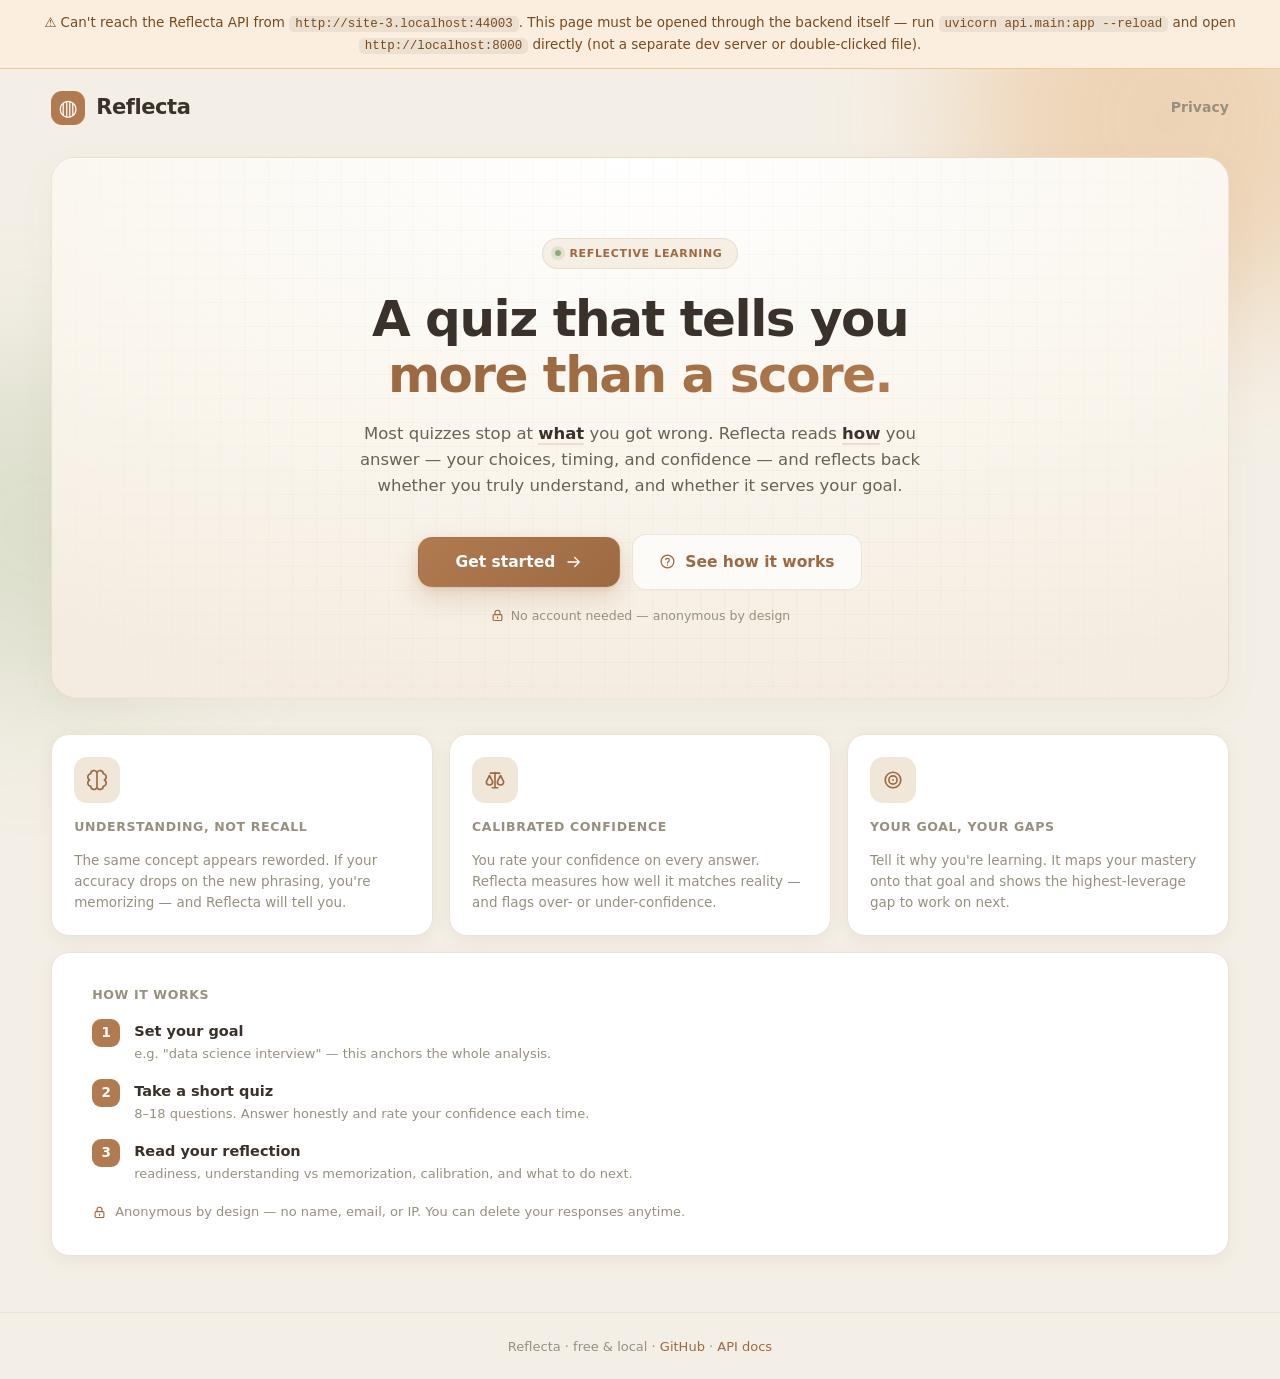
==== commit 1630c76f: "hero-redesign" ====
--- a/frontend/index.html
+++ b/frontend/index.html
@@ -56,8 +56,11 @@
           <button id="welcome-cta" class="btn btn-primary w-cta">
             Get started <svg class="bi"><use href="#i-arrow"/></svg>
           </button>
-          <span class="w-cta-note"><svg class="pi"><use href="#i-lock"/></svg> No account needed — anonymous by design</span>
+          <a href="#how-it-works" class="w-cta-secondary">
+            <svg class="bi"><use href="#i-help"/></svg> See how it works
+          </a>
         </div>
+        <span class="w-cta-note"><svg class="pi"><use href="#i-lock"/></svg> No account needed — anonymous by design</span>
       </div>
 
       <div class="grid features">
@@ -81,7 +84,7 @@
         </article>
       </div>
 
-      <div class="card how">
+      <div class="card how" id="how-it-works">
         <h3>How it works</h3>
         <ol class="steps">
           <li><span class="step-n">1</span><div><b>Set your goal</b><small>e.g. "data science interview" — this anchors the whole analysis.</small></div></li>
@@ -114,7 +117,7 @@
         <a class="nav-item" data-view="results"><svg class="ni"><use href="#i-leaf"/></svg>Reflection</a>
         <a class="nav-item" data-view="reports"><svg class="ni"><use href="#i-chart"/></svg>Reports</a>
         <div class="nav-sep"></div>
-        <a class="nav-item" href="/privacy.html"><svg class="ni"><use href="#i-lock"/></svg>Privacy</a>
+        <a class="nav-item" data-view="privacy"><svg class="ni"><use href="#i-lock"/></svg>Privacy</a>
         <a class="nav-item" href="/docs" target="_blank"><svg class="ni"><use href="#i-help"/></svg>API &amp; Help</a>
       </nav>
 
@@ -290,6 +293,40 @@
               </ol>
             </div>
           </section>
+
+          <!-- screen: privacy (in-app, sidebar stays active — privacy.html remains as
+               a standalone shareable page for direct links / no-JS contexts) -->
+          <section id="screen-privacy" class="screen hidden">
+            <div class="card">
+              <h2 class="form-title">Privacy, in plain words</h2>
+              <p class="muted">A short, honest summary. Full notice: <code>PRIVACY.md</code> in the repository.</p>
+
+              <h3 class="p-subhead">What we store — only with your consent</h3>
+              <ul class="p-list">
+                <li>The questions shown and the option you chose</li>
+                <li>Whether each answer was correct</li>
+                <li>Your confidence rating and response time</li>
+                <li>The reflection we generate for you</li>
+              </ul>
+
+              <h3 class="p-subhead">What we never collect</h3>
+              <ul class="p-list">
+                <li>No name, email, phone, or account</li>
+                <li>No IP address stored with your session</li>
+                <li>Your session is an <b>opaque random id</b> — not linked to who you are</li>
+              </ul>
+
+              <h3 class="p-subhead">Your control</h3>
+              <ul class="p-list">
+                <li>Data is used only to generate and improve your reflection</li>
+                <li>Sessions auto-delete after the retention window</li>
+                <li>You can delete a session anytime (right to erasure) — see the button on your Reflection page</li>
+              </ul>
+
+              <p class="muted" style="margin-top:16px">Deploying to under-age learners? Parental consent and
+              stricter retention are required — see the full notice.</p>
+            </div>
+          </section>
         </div>
       </div>
     </div>
--- a/frontend/styles.css
+++ b/frontend/styles.css
@@ -21,6 +21,7 @@
 
 * { box-sizing: border-box; }
 html, body { margin: 0; padding: 0; }
+html { scroll-behavior: smooth; }
 body {
   font-family: "Segoe UI", -apple-system, BlinkMacSystemFont, Inter, system-ui, sans-serif;
   background: var(--bg);
@@ -99,18 +100,28 @@
 /* full-width on large screens: sections use the available viewport, not a narrow
    fixed column, while inner text (paragraphs, feature copy) keeps its own readable
    max-width so a wide screen doesn't turn into a wall of unbroken text. */
-.landing { min-height: 100vh; display: flex; flex-direction: column; }
+.landing { min-height: 100vh; display: flex; flex-direction: column; position: relative; overflow-x: hidden; }
+
+/* soft decorative depth — subtle, low-opacity blurred shapes behind the hero only */
+.landing::before, .landing::after {
+  content: ""; position: absolute; z-index: 0; border-radius: 50%; filter: blur(70px);
+  opacity: .35; pointer-events: none;
+}
+.landing::before { width: 420px; height: 420px; background: var(--amber); top: -160px; right: -100px; }
+.landing::after { width: 360px; height: 360px; background: var(--sage); top: 280px; left: -140px; opacity: .22; }
+
 .landing-top {
   display: flex; align-items: center; justify-content: space-between;
   padding: 22px 4vw; max-width: 1600px; margin: 0 auto; width: 100%;
+  position: relative; z-index: 1;
 }
 .landing-top .brand { padding: 0; }
-.landing-ghost { color: var(--muted); font-size: 14px; font-weight: 600; text-decoration: none; }
+.landing-ghost { color: var(--muted); font-size: 14px; font-weight: 600; text-decoration: none; transition: color .15s; }
 .landing-ghost:hover { color: var(--brown-deep); }
-.landing-main { flex: 1; max-width: 1400px; margin: 0 auto; width: 100%; padding: 10px 4vw 40px; }
+.landing-main { flex: 1; max-width: 1400px; margin: 0 auto; width: 100%; padding: 10px 4vw 40px; position: relative; z-index: 1; }
 .landing-foot {
   text-align: center; padding: 24px; color: var(--muted); font-size: 13px;
-  border-top: 1px solid var(--line);
+  border-top: 1px solid var(--line); position: relative; z-index: 1;
 }
 .landing-foot a { color: var(--brown-deep); text-decoration: none; }
 
@@ -120,27 +131,205 @@
 }
 
 /* hero (shared by landing) */
-.welcome-hero { text-align: center; padding: 44px 30px 40px; background: linear-gradient(180deg,#fffdf9,#fbf6ec); }
-.w-badge { display: inline-block; font-size: 12px; font-weight: 700; color: var(--brown-deep); background: var(--brown-soft); padding: 5px 14px; border-radius: 999px; margin-bottom: 16px; }
-.welcome-hero h1, .welcome-hero h2 { margin: 0 0 14px; font-size: clamp(28px, 4.5vw, 40px); line-height: 1.15; letter-spacing: -0.025em; font-weight: 800; }
-.w-accent { color: var(--brown); }
-.welcome-hero p { max-width: 560px; margin: 0 auto; color: var(--muted); font-size: 15.5px; }
-.welcome-hero em { color: var(--ink); font-style: normal; font-weight: 700; }
-.w-cta-row { display: flex; flex-direction: column; align-items: center; gap: 10px; margin-top: 22px; }
-.w-cta { width: auto; padding: 13px 30px; margin-top: 0; display: inline-flex; align-items: center; gap: 10px; }
-.w-cta-note { display: flex; align-items: center; gap: 6px; font-size: 12.5px; color: var(--muted); }
+/* ───────────── upgraded welcome-hero ───────────── */
+.welcome-hero {
+  position: relative;
+  text-align: center;
+  padding: 80px 32px 72px;
+  background: radial-gradient(100% 100% at 50% 0%, #ffffff 0%, #FAF6EE 55%, #F4ECE0 100%);
+  border-radius: 24px;
+  border: 1px solid rgba(177, 122, 80, 0.14);
+  box-shadow: 
+    0 1px 3px rgba(120, 95, 55, 0.02),
+    0 12px 36px rgba(120, 95, 55, 0.05),
+    inset 0 1px 0 #ffffff;
+  overflow: hidden;
+  margin-bottom: 36px;
+}
+
+/* Subtle, soft grid background mesh to add an editorial, technical aesthetic */
+.welcome-hero::before {
+  content: "";
+  position: absolute;
+  inset: 0;
+  background-image: 
+    linear-gradient(to right, rgba(177, 122, 80, 0.04) 1px, transparent 1px),
+    linear-gradient(to bottom, rgba(177, 122, 80, 0.04) 1px, transparent 1px);
+  background-size: 24px 24px;
+  mask-image: radial-gradient(circle at 50% 30%, black 50%, transparent 100%);
+  -webkit-mask-image: radial-gradient(circle at 50% 30%, black 50%, transparent 100%);
+  pointer-events: none;
+  z-index: 0;
+}
+
+.w-badge {
+  position: relative;
+  z-index: 1;
+  display: inline-flex;
+  align-items: center;
+  gap: 8px;
+  font-size: 11px;
+  font-weight: 700;
+  text-transform: uppercase;
+  letter-spacing: 0.06em;
+  color: var(--brown-deep);
+  background: rgba(240, 231, 216, 0.6);
+  backdrop-filter: blur(4px);
+  -webkit-backdrop-filter: blur(4px);
+  padding: 6px 14px 6px 12px;
+  border-radius: 999px;
+  margin-bottom: 22px;
+  border: 1px solid rgba(177, 122, 80, 0.16);
+  transition: transform 0.2s ease, border-color 0.2s ease;
+}
+.w-badge:hover {
+  transform: translateY(-1px);
+  border-color: rgba(177, 122, 80, 0.3);
+}
+.w-badge::before {
+  content: "";
+  width: 6px;
+  height: 6px;
+  border-radius: 50%;
+  background: var(--sage);
+  box-shadow: 0 0 0 4px rgba(143, 170, 120, 0.2);
+}
+
+.welcome-hero h1, 
+.welcome-hero h2 {
+  position: relative;
+  z-index: 1;
+  margin: 0 auto 18px;
+  max-width: 800px;
+  font-size: clamp(34px, 5.5vw, 50px);
+  line-height: 1.12;
+  letter-spacing: -0.03em;
+  font-weight: 800;
+  color: var(--ink);
+}
+
+.w-accent {
+  color: var(--brown);
+  background: linear-gradient(135deg, var(--brown-deep) 30%, var(--brown) 100%);
+  -webkit-background-clip: text;
+  -webkit-text-fill-color: transparent;
+  display: inline-block;
+}
+
+.welcome-hero p {
+  position: relative;
+  z-index: 1;
+  max-width: 620px;
+  margin: 0 auto;
+  color: #6a6152;
+  font-size: 16.5px;
+  line-height: 1.6;
+  font-weight: 450;
+  text-wrap: balance;
+}
+.welcome-hero em {
+  color: var(--ink);
+  font-style: normal;
+  font-weight: 700;
+  border-bottom: 2px solid rgba(177, 122, 80, 0.2);
+}
+
+.w-cta-row {
+  position: relative;
+  z-index: 1;
+  display: flex;
+  flex-direction: row;
+  flex-wrap: wrap;
+  align-items: center;
+  justify-content: center;
+  gap: 12px;
+  margin-top: 34px;
+}
+
+.w-cta-secondary {
+  display: inline-flex; align-items: center; gap: 9px;
+  padding: 15px 26px; border-radius: 14px; font-size: 15.5px; font-weight: 700;
+  color: var(--brown-deep); background: rgba(255,255,255,0.7);
+  border: 1px solid rgba(177, 122, 80, 0.18); text-decoration: none;
+  transition: background .18s ease, border-color .18s ease, transform .18s ease;
+}
+.w-cta-secondary:hover {
+  background: #ffffff; border-color: rgba(177, 122, 80, 0.32); transform: translateY(-1px);
+}
+.w-cta-secondary .bi { width: 17px; height: 17px; }
+
+/* .btn.w-cta (two classes, specificity 0,2,0) deliberately outranks .btn-primary's
+   `width: 100%` (0,1,0) regardless of declaration order in the file — relying on
+   cascade order alone here previously made this button silently stretch full-width
+   whenever .btn-primary was edited to appear later in the stylesheet. */
+.btn.w-cta {
+  width: auto;
+  padding: 15px 36px;
+  margin-top: 0;
+  display: inline-flex;
+  align-items: center;
+  gap: 10px;
+  font-size: 15.5px;
+  font-weight: 700;
+  border-radius: 14px;
+  border: 1px solid rgba(177, 122, 80, 0.15);
+  color: #ffffff;
+  background: linear-gradient(135deg, var(--brown) 0%, var(--brown-deep) 100%);
+  box-shadow: 
+    0 1px 2px rgba(0, 0, 0, 0.05),
+    0 10px 24px rgba(177, 122, 80, 0.25),
+    0 2px 6px rgba(177, 122, 80, 0.12);
+  transition: all 0.2s cubic-bezier(0.16, 1, 0.3, 1);
+}
+.w-cta:hover:not(:disabled) {
+  transform: translateY(-2px);
+  box-shadow: 
+    0 1px 2px rgba(0, 0, 0, 0.05),
+    0 16px 32px rgba(177, 122, 80, 0.32),
+    0 4px 10px rgba(177, 122, 80, 0.15);
+}
+.w-cta:active:not(:disabled) {
+  transform: translateY(0);
+  box-shadow: 
+    0 1px 2px rgba(0, 0, 0, 0.05),
+    0 8px 16px rgba(177, 122, 80, 0.18);
+}
+.w-cta .bi {
+  transition: transform 0.2s ease;
+}
+.w-cta:hover .bi {
+  transform: translateX(4px);
+}
+
+.w-cta-note {
+  position: relative; z-index: 1;
+  display: flex;
+  align-items: center;
+  justify-content: center;
+  gap: 6px;
+  font-size: 12.5px;
+  color: var(--muted);
+  font-weight: 500;
+  margin-top: 16px;
+}
 .bi { width: 18px; height: 18px; }
 .brand-btn { border: none; background: transparent; cursor: pointer; font-family: inherit; }
 
 .features { grid-template-columns: repeat(auto-fit, minmax(220px, 1fr)); }
-.feature { text-align: left; }
+.feature {
+  text-align: left; transition: transform .18s ease, box-shadow .18s ease, border-color .18s ease;
+  border: 1px solid var(--line);
+}
+.feature:hover { transform: translateY(-4px); box-shadow: var(--shadow-lg); border-color: #e6d9c2; }
 .f-icon {
-  display: grid; place-items: center; width: 44px; height: 44px; border-radius: 13px;
-  background: var(--brown-soft); color: var(--brown-deep); margin-bottom: 12px;
-}
+  display: grid; place-items: center; width: 46px; height: 46px; border-radius: 13px;
+  background: var(--brown-soft); color: var(--brown-deep); margin-bottom: 14px;
+  transition: background .18s ease, color .18s ease;
+}
+.feature:hover .f-icon { background: var(--brown); color: #fff; }
 .f-icon svg { width: 22px; height: 22px; }
-.feature h3 { margin: 0 0 7px; font-size: 15.5px; text-transform: none; letter-spacing: 0; color: var(--ink); font-weight: 700; }
-.feature p { margin: 0; color: var(--muted); font-size: 13.5px; }
+.feature h3 { margin: 0 0 8px; font-size: 16px; text-transform: none; letter-spacing: 0; color: var(--ink); font-weight: 700; }
+.feature p { margin: 0; color: var(--muted); font-size: 13.5px; line-height: 1.55; }
 
 .how h3 { margin-bottom: 16px; }
 .steps { list-style: none; padding: 0; margin: 0; display: flex; flex-direction: column; gap: 14px; }
@@ -154,6 +343,12 @@
 .w-privacy { display: flex; align-items: center; gap: 8px; margin: 18px 0 0; color: var(--muted); font-size: 13px; }
 .pi { width: 15px; height: 15px; flex-shrink: 0; color: var(--brown-deep); }
 .form-title { margin: 0 0 14px; font-size: 19px; }
+
+/* in-app privacy screen */
+.p-subhead { font-size: 12.5px; text-transform: uppercase; letter-spacing: .05em; color: var(--brown-deep); margin: 20px 0 8px; }
+.p-list { margin: 0; padding-left: 20px; }
+.p-list li { margin: 5px 0; font-size: 14.5px; color: var(--ink); }
+.p-list code, .content code { background: var(--line-soft); padding: 1px 6px; border-radius: 5px; font-size: 12.5px; }
 
 /* form */
 .field-label { display: block; font-size: 13px; font-weight: 700; color: #6f685b; margin: 6px 0 7px; }
@@ -249,13 +444,16 @@
 .bar-row { display: flex; align-items: center; gap: 10px; font-size: 12px; }
 .bar-row .lbl { width: 96px; color: var(--muted); flex-shrink: 0; }
 .bar-track { flex: 1; height: 9px; border-radius: 6px; background: var(--line-soft); overflow: hidden; }
-.bar-fill { height: 100%; border-radius: 6px; }
+/* .bar-fill/.gap-fill are <span>s (inline by default) sized via an inline `width:%`
+   style set in JS — width has no effect on inline elements, so without `display: block`
+   here the fill silently collapses to a hairline regardless of the JS-computed percent. */
+.bar-fill { display: block; height: 100%; border-radius: 6px; min-width: 3px; transition: width .4s ease; }
 
 .gap-row { margin: 12px 0; }
 .gap-head { display: flex; justify-content: space-between; font-size: 14px; margin-bottom: 6px; }
 .gap-head .concept { font-weight: 700; text-transform: capitalize; }
 .gap-track { height: 11px; border-radius: 7px; background: var(--line-soft); overflow: hidden; }
-.gap-fill { height: 100%; border-radius: 7px; background: var(--amber); }
+.gap-fill { display: block; height: 100%; border-radius: 7px; background: var(--amber); min-width: 3px; transition: width .4s ease; }
 
 /* interpretation tags */
 .tag { display: inline-block; font-size: 11.5px; font-weight: 700; padding: 3px 10px; border-radius: 999px; margin: 8px 0 2px; }
@@ -319,3 +517,22 @@
   .sidebar { display: none; }
   .content, .page-head { padding-left: 18px; padding-right: 18px; }
 }
+
+@media (max-width: 640px) {
+  .landing-top { padding: 16px 20px; }
+  .landing-main { padding: 4px 16px 32px; }
+  .welcome-hero { padding: 40px 20px 34px; border-radius: 16px; }
+  .welcome-hero p { font-size: 14.5px; }
+  .btn.w-cta { width: 100%; justify-content: center; padding: 15px 20px; }
+  .w-cta-row { width: 100%; flex-direction: column; }
+  .w-cta-secondary { width: 100%; justify-content: center; }
+  .how { padding: 20px !important; }
+  .landing::before, .landing::after { display: none; } /* avoid overflow/clutter on small viewports */
+}
+
+/* custom scrollbar — thin, palette-matched track/thumb, works in Chromium/WebKit and Firefox */
+* { scrollbar-width: thin; scrollbar-color: var(--brown-soft) transparent; }
+::-webkit-scrollbar { width: 10px; height: 10px; }
+::-webkit-scrollbar-track { background: transparent; }
+::-webkit-scrollbar-thumb { background: var(--brown-soft); border-radius: 999px; border: 2px solid var(--bg); }
+::-webkit-scrollbar-thumb:hover { background: var(--brown); }
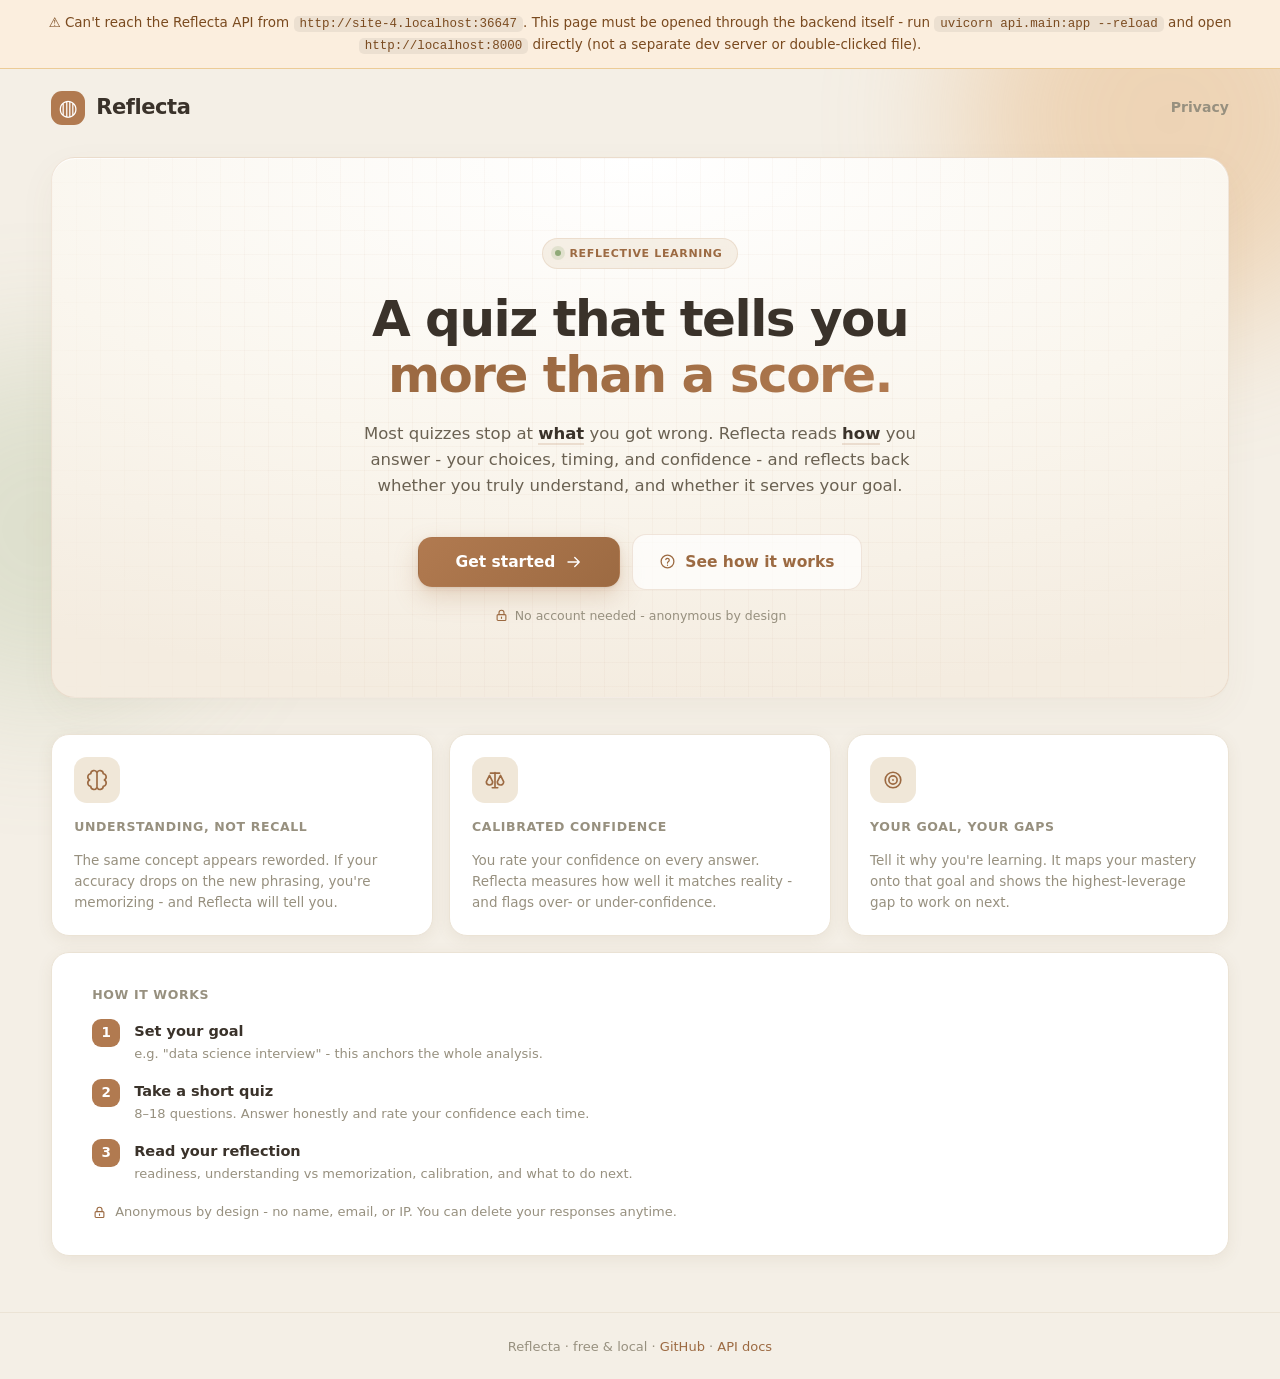
==== commit 07883659: "nav-ui-fixes-refleciton-page" ====
--- a/frontend/index.html
+++ b/frontend/index.html
@@ -3,17 +3,17 @@
 <head>
   <meta charset="UTF-8" />
   <meta name="viewport" content="width=device-width, initial-scale=1.0" />
-  <title>Reflecta — learn on purpose</title>
+  <title>Reflecta - learn on purpose</title>
   <link rel="icon" href="favicon.svg" type="image/svg+xml" />
   <link rel="stylesheet" href="styles.css" />
 </head>
 <body>
-  <!-- shown only if the API can't be reached from this page's origin — the frontend has
+  <!-- shown only if the API can't be reached from this page's origin - the frontend has
        no independent life; it must be opened via the FastAPI server that serves it
        (`uvicorn api.main:app` -> http://localhost:8000), never a separate dev server -->
   <div id="origin-banner" class="origin-banner hidden">
     ⚠️ Can't reach the Reflecta API from <code id="origin-here"></code>.
-    This page must be opened through the backend itself — run
+    This page must be opened through the backend itself - run
     <code>uvicorn api.main:app --reload</code> and open
     <code>http://localhost:8000</code> directly (not a separate dev server or
     double-clicked file).
@@ -38,7 +38,7 @@
     </defs>
   </svg>
 
-  <!-- ═══════════════ true landing page — no sidebar, no app nav ═══════════════ -->
+  <!-- ═══════════════ true landing page - no sidebar, no app nav ═══════════════ -->
   <div id="landing" class="landing">
     <header class="landing-top">
       <div class="brand"><span class="brand-mark">◍</span><span class="brand-name">Reflecta</span></div>
@@ -50,7 +50,7 @@
         <span class="w-badge">reflective learning</span>
         <h1>A quiz that tells you<br/><span class="w-accent">more than a score.</span></h1>
         <p>Most quizzes stop at <em>what</em> you got wrong. Reflecta reads <em>how</em> you
-        answer — your choices, timing, and confidence — and reflects back whether you truly
+        answer - your choices, timing, and confidence - and reflects back whether you truly
         understand, and whether it serves your goal.</p>
         <div class="w-cta-row">
           <button id="welcome-cta" class="btn btn-primary w-cta">
@@ -60,7 +60,7 @@
             <svg class="bi"><use href="#i-help"/></svg> See how it works
           </a>
         </div>
-        <span class="w-cta-note"><svg class="pi"><use href="#i-lock"/></svg> No account needed — anonymous by design</span>
+        <span class="w-cta-note"><svg class="pi"><use href="#i-lock"/></svg> No account needed - anonymous by design</span>
       </div>
 
       <div class="grid features">
@@ -68,13 +68,13 @@
           <span class="f-icon"><svg><use href="#i-brain"/></svg></span>
           <h3>Understanding, not recall</h3>
           <p>The same concept appears reworded. If your accuracy drops on the new phrasing,
-          you're memorizing — and Reflecta will tell you.</p>
+          you're memorizing - and Reflecta will tell you.</p>
         </article>
         <article class="card feature">
           <span class="f-icon"><svg><use href="#i-scale"/></svg></span>
           <h3>Calibrated confidence</h3>
           <p>You rate your confidence on every answer. Reflecta measures how well it matches
-          reality — and flags over- or under-confidence.</p>
+          reality - and flags over- or under-confidence.</p>
         </article>
         <article class="card feature">
           <span class="f-icon"><svg><use href="#i-target"/></svg></span>
@@ -87,12 +87,12 @@
       <div class="card how" id="how-it-works">
         <h3>How it works</h3>
         <ol class="steps">
-          <li><span class="step-n">1</span><div><b>Set your goal</b><small>e.g. "data science interview" — this anchors the whole analysis.</small></div></li>
+          <li><span class="step-n">1</span><div><b>Set your goal</b><small>e.g. "data science interview" - this anchors the whole analysis.</small></div></li>
           <li><span class="step-n">2</span><div><b>Take a short quiz</b><small>8–18 questions. Answer honestly and rate your confidence each time.</small></div></li>
           <li><span class="step-n">3</span><div><b>Read your reflection</b><small>readiness, understanding vs memorization, calibration, and what to do next.</small></div></li>
         </ol>
         <p class="w-privacy"><svg class="pi"><use href="#i-lock"/></svg>
-        Anonymous by design — no name, email, or IP. You can delete your responses anytime.</p>
+        Anonymous by design - no name, email, or IP. You can delete your responses anytime.</p>
       </div>
     </main>
 
@@ -103,7 +103,7 @@
     </footer>
   </div>
 
-  <!-- ═══════════════ app shell — sidebar + screens, entered via "Get started" ═══════════════ -->
+  <!-- ═══════════════ app shell - sidebar + screens, entered via "Get started" ═══════════════ -->
   <div class="app hidden" id="app-shell">
     <!-- ───────────── sidebar ───────────── -->
     <aside class="sidebar">
@@ -118,7 +118,6 @@
         <a class="nav-item" data-view="reports"><svg class="ni"><use href="#i-chart"/></svg>Reports</a>
         <div class="nav-sep"></div>
         <a class="nav-item" data-view="privacy"><svg class="ni"><use href="#i-lock"/></svg>Privacy</a>
-        <a class="nav-item" href="/docs" target="_blank"><svg class="ni"><use href="#i-help"/></svg>API &amp; Help</a>
       </nav>
 
       <div class="side-user">
@@ -210,13 +209,13 @@
                 <h3>Understanding</h3>
                 <div class="big" id="memo-val">–</div>
                 <span class="tag" id="memo-tag"></span>
-                <p class="muted">accuracy drop when reworded — high = memorizing</p>
+                <p class="muted">accuracy drop when reworded - high = memorizing</p>
               </article>
               <article class="card stat">
                 <h3>Calibration</h3>
                 <div class="big" id="ece-val">–</div>
                 <span class="tag" id="ece-tag"></span>
-                <p class="muted">confidence vs reality — high = mis-calibrated</p>
+                <p class="muted">confidence vs reality - high = mis-calibrated</p>
               </article>
               <article class="card timing">
                 <h3>How you answer</h3>
@@ -227,7 +226,7 @@
             <article class="card gaps">
               <h3>Highest-leverage gaps</h3>
               <p class="muted">Mastery is difficulty-adjusted (IRT) and deliberately conservative
-              with only a few questions per concept — it can sit below your raw score. Concepts
+              with only a few questions per concept - it can sit below your raw score. Concepts
               already meeting their target aren't listed.</p>
               <div id="gap-list"></div>
             </article>
@@ -263,7 +262,7 @@
             </div>
 
             <div class="card">
-              <h3><svg class="hi"><use href="#i-pulse"/></svg> Model health — is anything rotting?</h3>
+              <h3><svg class="hi"><use href="#i-pulse"/></svg> Model health - is anything rotting?</h3>
               <p class="muted">Models decay as the world (and your learners) change. Each artifact is
               aged against retrain thresholds; live drift compares recent sessions to older ones.</p>
               <div class="table-wrap"><table id="rep-artifacts">
@@ -284,24 +283,24 @@
             <div class="card">
               <h3><svg class="hi"><use href="#i-help"/></svg> How this website works</h3>
               <ol class="steps">
-                <li><span class="step-n">1</span><div><b>Quiz engine</b><small>Questions are served with answers kept on the server; options are shuffled. Some questions are reworded twins of the same concept — that's deliberate.</small></div></li>
+                <li><span class="step-n">1</span><div><b>Quiz engine</b><small>Questions are served with answers kept on the server; options are shuffled. Some questions are reworded twins of the same concept - that's deliberate.</small></div></li>
                 <li><span class="step-n">2</span><div><b>Behavior signals</b><small>Your choices, response times, and confidence become signals: memorization vs understanding, calibration (confidence vs reality), and answer-style profile.</small></div></li>
-                <li><span class="step-n">3</span><div><b>Mastery via IRT</b><small>An Item-Response-Theory model estimates your per-concept ability from your answers, weighted by question difficulty — fairer than raw accuracy.</small></div></li>
+                <li><span class="step-n">3</span><div><b>Mastery via IRT</b><small>An Item-Response-Theory model estimates your per-concept ability from your answers, weighted by question difficulty - fairer than raw accuracy.</small></div></li>
                 <li><span class="step-n">4</span><div><b>Intent → gap</b><small>Your goal decomposes into concept requirements; your mastery is projected onto them, and the shortfall becomes your prioritized gap list.</small></div></li>
-                <li><span class="step-n">5</span><div><b>Reflection</b><small>Deterministic rules turn those numbers into specific advice — no black box between the signals and what you read.</small></div></li>
+                <li><span class="step-n">5</span><div><b>Reflection</b><small>Deterministic rules turn those numbers into specific advice - no black box between the signals and what you read.</small></div></li>
                 <li><span class="step-n">6</span><div><b>Offline research</b><small>The knowledge-tracing models on this page (IRT, BKT, SAKT) are trained on 525k real learner interactions (ASSISTments) and tracked with MLflow.</small></div></li>
               </ol>
             </div>
           </section>
 
-          <!-- screen: privacy (in-app, sidebar stays active — privacy.html remains as
+          <!-- screen: privacy (in-app, sidebar stays active - privacy.html remains as
                a standalone shareable page for direct links / no-JS contexts) -->
           <section id="screen-privacy" class="screen hidden">
             <div class="card">
               <h2 class="form-title">Privacy, in plain words</h2>
               <p class="muted">A short, honest summary. Full notice: <code>PRIVACY.md</code> in the repository.</p>
 
-              <h3 class="p-subhead">What we store — only with your consent</h3>
+              <h3 class="p-subhead">What we store - only with your consent</h3>
               <ul class="p-list">
                 <li>The questions shown and the option you chose</li>
                 <li>Whether each answer was correct</li>
@@ -313,18 +312,18 @@
               <ul class="p-list">
                 <li>No name, email, phone, or account</li>
                 <li>No IP address stored with your session</li>
-                <li>Your session is an <b>opaque random id</b> — not linked to who you are</li>
+                <li>Your session is an <b>opaque random id</b> - not linked to who you are</li>
               </ul>
 
               <h3 class="p-subhead">Your control</h3>
               <ul class="p-list">
                 <li>Data is used only to generate and improve your reflection</li>
                 <li>Sessions auto-delete after the retention window</li>
-                <li>You can delete a session anytime (right to erasure) — see the button on your Reflection page</li>
+                <li>You can delete a session anytime (right to erasure) - see the button on your Reflection page</li>
               </ul>
 
               <p class="muted" style="margin-top:16px">Deploying to under-age learners? Parental consent and
-              stricter retention are required — see the full notice.</p>
+              stricter retention are required - see the full notice.</p>
             </div>
           </section>
         </div>
--- a/frontend/styles.css
+++ b/frontend/styles.css
@@ -102,7 +102,7 @@
    max-width so a wide screen doesn't turn into a wall of unbroken text. */
 .landing { min-height: 100vh; display: flex; flex-direction: column; position: relative; overflow-x: hidden; }
 
-/* soft decorative depth — subtle, low-opacity blurred shapes behind the hero only */
+/* soft decorative depth - subtle, low-opacity blurred shapes behind the hero only */
 .landing::before, .landing::after {
   content: ""; position: absolute; z-index: 0; border-radius: 50%; filter: blur(70px);
   opacity: .35; pointer-events: none;
@@ -259,7 +259,7 @@
 .w-cta-secondary .bi { width: 17px; height: 17px; }
 
 /* .btn.w-cta (two classes, specificity 0,2,0) deliberately outranks .btn-primary's
-   `width: 100%` (0,1,0) regardless of declaration order in the file — relying on
+   `width: 100%` (0,1,0) regardless of declaration order in the file - relying on
    cascade order alone here previously made this button silently stretch full-width
    whenever .btn-primary was edited to appear later in the stylesheet. */
 .btn.w-cta {
@@ -445,7 +445,7 @@
 .bar-row .lbl { width: 96px; color: var(--muted); flex-shrink: 0; }
 .bar-track { flex: 1; height: 9px; border-radius: 6px; background: var(--line-soft); overflow: hidden; }
 /* .bar-fill/.gap-fill are <span>s (inline by default) sized via an inline `width:%`
-   style set in JS — width has no effect on inline elements, so without `display: block`
+   style set in JS - width has no effect on inline elements, so without `display: block`
    here the fill silently collapses to a hairline regardless of the JS-computed percent. */
 .bar-fill { display: block; height: 100%; border-radius: 6px; min-width: 3px; transition: width .4s ease; }
 
@@ -530,7 +530,7 @@
   .landing::before, .landing::after { display: none; } /* avoid overflow/clutter on small viewports */
 }
 
-/* custom scrollbar — thin, palette-matched track/thumb, works in Chromium/WebKit and Firefox */
+/* custom scrollbar - thin, palette-matched track/thumb, works in Chromium/WebKit and Firefox */
 * { scrollbar-width: thin; scrollbar-color: var(--brown-soft) transparent; }
 ::-webkit-scrollbar { width: 10px; height: 10px; }
 ::-webkit-scrollbar-track { background: transparent; }
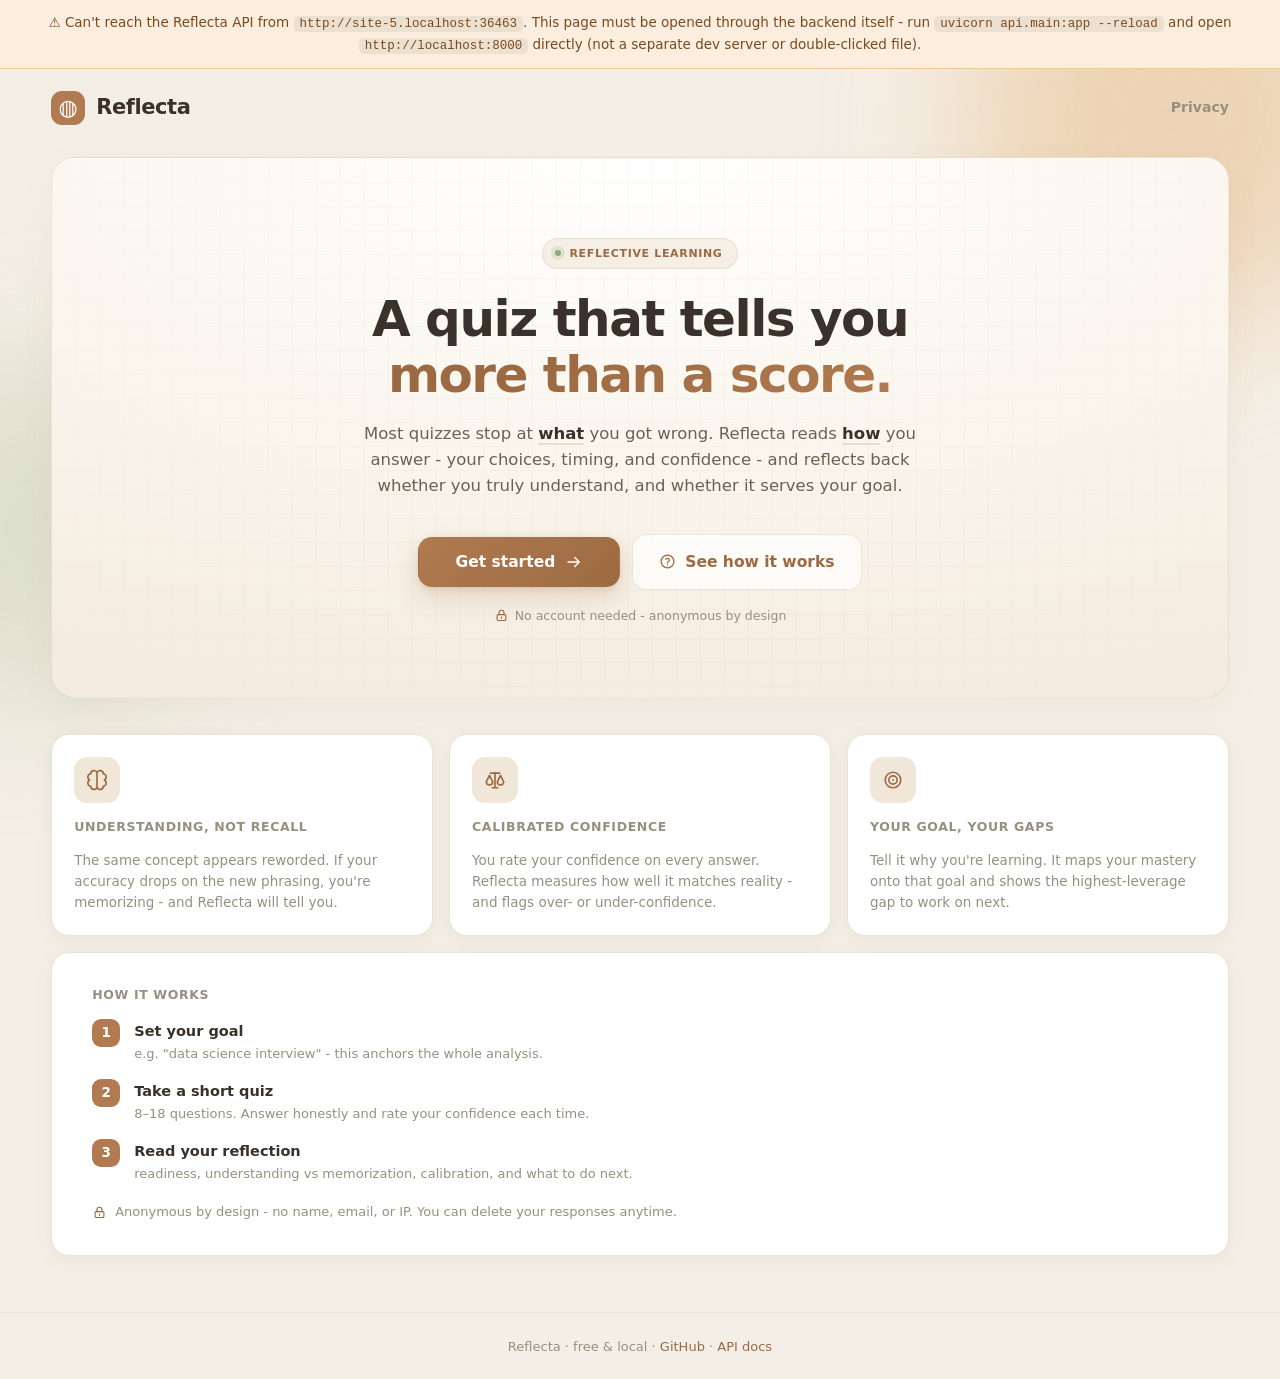
==== commit cbdc151e: "added-hsitory-callibration-check-metric-0calc" ====
--- a/frontend/index.html
+++ b/frontend/index.html
@@ -191,6 +191,12 @@
                 <h2 class="result-title">Your reflection</h2>
                 <p class="muted" id="result-goal"></p>
               </div>
+            </div>
+
+            <div class="card history-card hidden" id="history-card">
+              <h3>Past reflections</h3>
+              <p class="muted">Stored in this browser only, not on a server. Click any entry to view it.</p>
+              <div id="history-list" class="history-list"></div>
             </div>
 
             <div class="card growth hidden" id="growth-card">
@@ -315,11 +321,19 @@
                 <li>Your session is an <b>opaque random id</b> - not linked to who you are</li>
               </ul>
 
+              <h3 class="p-subhead">What stays only in this browser</h3>
+              <ul class="p-list">
+                <li>Your growth-tracking id and a copy of each past reflection (goal, score, and analysis)
+                are saved in this browser's local storage, so "Reflection" in the sidebar can show your
+                history - this data never leaves your device on its own</li>
+              </ul>
+
               <h3 class="p-subhead">Your control</h3>
               <ul class="p-list">
                 <li>Data is used only to generate and improve your reflection</li>
-                <li>Sessions auto-delete after the retention window</li>
-                <li>You can delete a session anytime (right to erasure) - see the button on your Reflection page</li>
+                <li>Sessions auto-delete after the retention window on the server</li>
+                <li>You can delete a session anytime (right to erasure) - the button on your Reflection page
+                also clears your local reflection history and growth-tracking id</li>
               </ul>
 
               <p class="muted" style="margin-top:16px">Deploying to under-age learners? Parental consent and
--- a/frontend/styles.css
+++ b/frontend/styles.css
@@ -414,6 +414,21 @@
 .score-badge small { font-size: 11px; color: var(--brown); }
 .result-title { margin: 0; }
 
+/* past-reflections history list (client-side only, see localStorage in app.js) */
+.history-card { margin-top: 14px; }
+.history-list { display: flex; flex-direction: column; gap: 8px; margin-top: 10px; }
+.history-item {
+  display: flex; align-items: center; justify-content: space-between; gap: 12px;
+  padding: 12px 14px; border-radius: 12px; border: 1px solid var(--line);
+  background: var(--surface); cursor: pointer; text-align: left; width: 100%;
+  font-family: inherit; transition: border-color .15s, background .15s;
+}
+.history-item:hover { border-color: var(--brown); background: var(--brown-soft); }
+.history-item.active { border-color: var(--brown-deep); background: var(--brown-soft); }
+.history-item .hi-goal { font-weight: 700; font-size: 14px; text-transform: capitalize; }
+.history-item .hi-date { font-size: 12px; color: var(--muted); margin-top: 2px; }
+.history-item .hi-score { font-weight: 800; font-size: 16px; color: var(--brown-deep); flex-shrink: 0; }
+
 .growth { margin-top: 14px; }
 .growth-track {
   display: flex; align-items: flex-end; gap: 8px; height: 64px; margin-top: 10px;
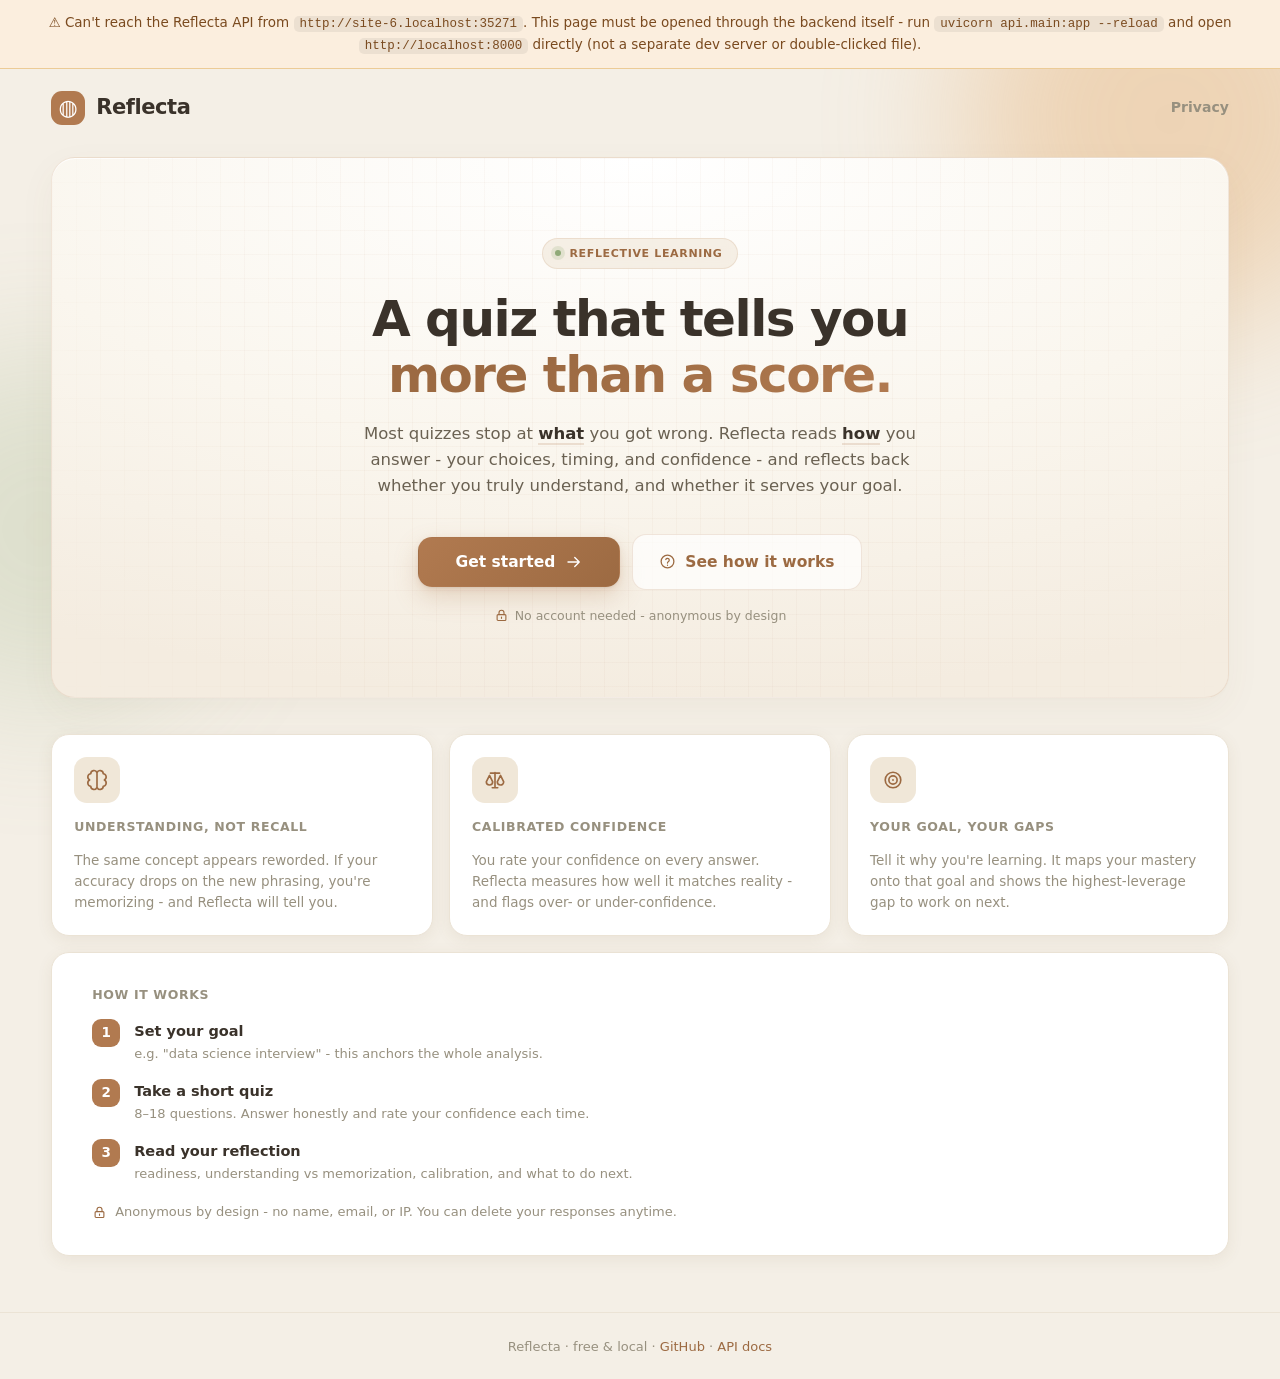
==== commit d035c218: "new-persistant-layers-dir-restructure-readme-update" ====
--- a/frontend/index.html
+++ b/frontend/index.html
@@ -304,7 +304,7 @@
           <section id="screen-privacy" class="screen hidden">
             <div class="card">
               <h2 class="form-title">Privacy, in plain words</h2>
-              <p class="muted">A short, honest summary. Full notice: <code>PRIVACY.md</code> in the repository.</p>
+              <p class="muted">A short, honest summary. Full notice: <code>docs/PRIVACY.md</code> in the repository.</p>
 
               <h3 class="p-subhead">What we store - only with your consent</h3>
               <ul class="p-list">
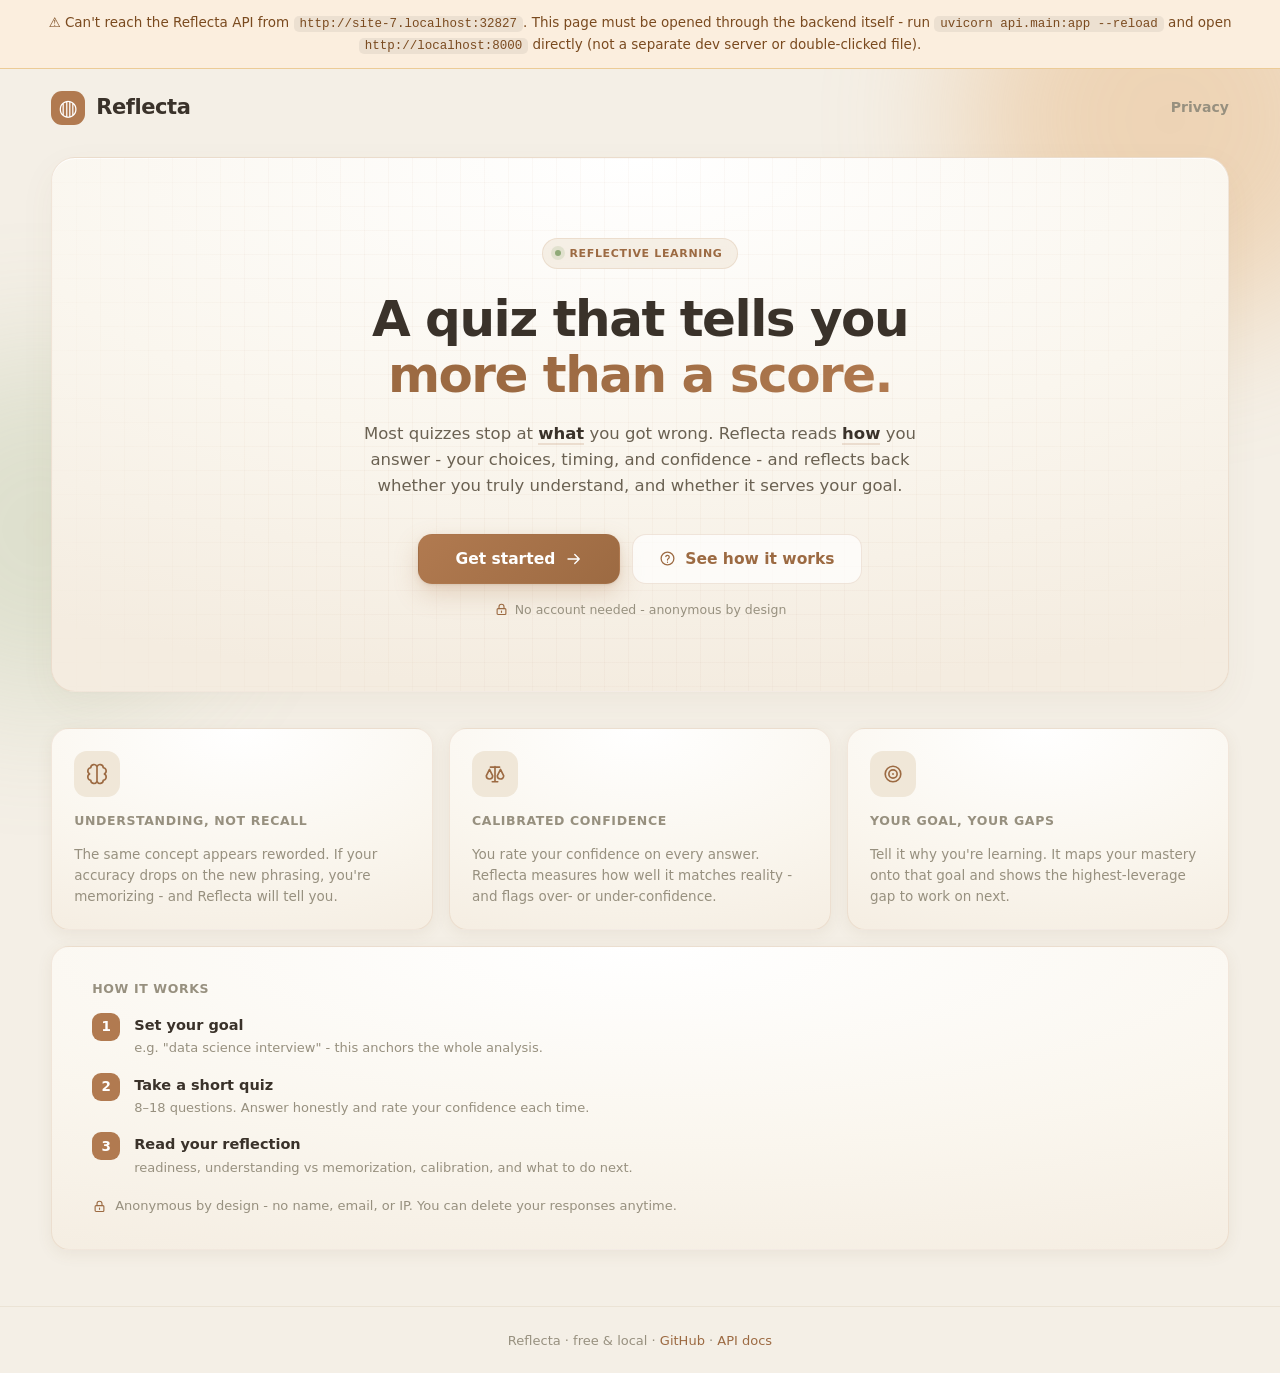
==== commit 0bfc439f: "Add live Cognitive Vitals, Model Lab data, and reflection signals (backend) Expose the real online-I" ====
--- a/frontend/index.html
+++ b/frontend/index.html
@@ -56,9 +56,9 @@
           <button id="welcome-cta" class="btn btn-primary w-cta">
             Get started <svg class="bi"><use href="#i-arrow"/></svg>
           </button>
-          <a href="#how-it-works" class="w-cta-secondary">
+          <button type="button" id="see-how-btn" class="w-cta-secondary">
             <svg class="bi"><use href="#i-help"/></svg> See how it works
-          </a>
+          </button>
         </div>
         <span class="w-cta-note"><svg class="pi"><use href="#i-lock"/></svg> No account needed - anonymous by design</span>
       </div>
@@ -114,10 +114,13 @@
 
       <nav class="nav">
         <a class="nav-item active" data-view="start"><svg class="ni"><use href="#i-quiz"/></svg>Take Quiz</a>
+        <a class="nav-item" data-view="vitals"><svg class="ni"><use href="#i-pulse"/></svg>Cognitive Vitals</a>
         <a class="nav-item" data-view="results"><svg class="ni"><use href="#i-leaf"/></svg>Reflection</a>
+        <a class="nav-item" data-view="lab"><svg class="ni"><use href="#i-brain"/></svg>Model Lab</a>
         <a class="nav-item" data-view="reports"><svg class="ni"><use href="#i-chart"/></svg>Reports</a>
         <div class="nav-sep"></div>
         <a class="nav-item" data-view="privacy"><svg class="ni"><use href="#i-lock"/></svg>Privacy</a>
+        <a class="nav-item" data-view="architecture"><svg class="ni"><use href="#i-scale"/></svg>Architecture</a>
       </nav>
 
       <div class="side-user">
@@ -179,8 +182,170 @@
                 <input id="confidence" type="range" min="0" max="100" value="50" />
                 <div class="confidence-scale"><span>guessing</span><span>certain</span></div>
               </div>
+              <div class="reflect-block hidden" id="reflect-block">
+                <label class="field-label" for="reflect-text">Before you finish - in a sentence,
+                  why did you pick what you picked? (optional)</label>
+                <textarea id="reflect-text" class="reflect-text" rows="2"
+                  placeholder="e.g. I was sure on the first few, guessed on the regression ones"></textarea>
+              </div>
               <button id="next-btn" class="btn btn-primary" disabled>Next →</button>
             </div>
+
+            <!-- live cognitive vitals: updates after every answer from /api/quiz/answer -->
+            <div class="card vitals-strip" id="qz-vitals" data-emotion="calm">
+              <div class="vs-face" id="qz-face"></div>
+              <div class="vs-body">
+                <div class="vs-head">
+                  <span class="vs-emotion" id="qz-emotion">Calm</span>
+                  <span class="muted vs-note" id="qz-note">the model is forming its read on you</span>
+                </div>
+                <div class="bars">
+                  <div class="bar-row">
+                    <span class="bar-label">Model certainty</span>
+                    <span class="bar-track"><span class="bar-fill" id="qz-certainty"></span></span>
+                  </div>
+                </div>
+                <div class="vs-meta">
+                  <span>ability θ <b id="qz-theta">0.00</b></span>
+                  <span>mastery <b id="qz-mastery">–</b></span>
+                  <span>streak <b id="qz-streak">0</b></span>
+                </div>
+              </div>
+            </div>
+          </section>
+
+          <!-- screen: vitals (full live cognitive-vitals dashboard) -->
+          <section id="screen-vitals" class="screen hidden">
+            <div class="card vitals-hero" id="vt-card" data-emotion="calm">
+              <div class="vt-bento vt-bento-face">
+                <div class="vt-face-wrap" id="vt-face"></div>
+              </div>
+              <div class="vt-bento vt-bento-body">
+                <div class="vt-hero-body">
+                  <span class="vt-emotion-big" id="vt-emotion">Calm</span>
+                  <p class="muted" id="vt-tagline">Reflecta runs a live latent-trait model (online IRT)
+                    that updates its read on you after every answer. Take a quiz to watch it think.</p>
+                  <div class="vt-ring-row">
+                    <div class="vt-ring-col">
+                      <div class="ring" id="vt-ring"><span id="vt-certainty-val">–</span></div>
+                      <span class="tag" id="vt-emotion-tag"></span>
+                    </div>
+                    <div class="vt-curve-col">
+                      <svg viewBox="0 0 170 118" class="vt-curve" aria-hidden="true">
+                        <!-- grid -->
+                        <g class="vt-curve-grid">
+                          <line x1="10" y1="8" x2="10" y2="105"/>
+                          <line x1="10" y1="105" x2="168" y2="105"/>
+                          <line x1="10" y1="59" x2="168" y2="59" class="vt-curve-mid"/>
+                          <line x1="89" y1="8" x2="89" y2="105" class="vt-curve-mid"/>
+                        </g>
+                        <!-- P(correct) = sigmoid(theta): the item response curve -->
+                        <polyline class="vt-curve-line" points="10,102.4 20,101.4 30,99.7 40,97.2 50,93.3 60,87.6 70,79.8 80,70 90,59 100,48 110,38.2 120,30.4 130,24.7 140,20.8 150,18.3 160,16.6 168,15.6"/>
+                        <line class="vt-curve-guide" id="vt-curve-guide" x1="89" y1="8" x2="89" y2="105"/>
+                        <circle class="vt-curve-dot" id="vt-curve-dot" cx="89" cy="59" r="5"/>
+                      </svg>
+                      <span class="muted vt-curve-cap">your spot on the ability curve - P(correct)
+                        against skill (θ)</span>
+                    </div>
+                  </div>
+                  <p class="muted vt-ring-cap">model certainty - how much your answers have sharpened
+                    the estimate beyond the starting guess</p>
+                </div>
+              </div>
+            </div>
+
+            <div class="grid">
+              <article class="card stat">
+                <h3>Ability (θ)</h3>
+                <div class="big" id="vt-theta">–</div>
+                <p class="muted">latent skill on the IRT logit scale</p>
+              </article>
+              <article class="card stat">
+                <h3>Mastery</h3>
+                <div class="big" id="vt-mastery">–</div>
+                <p class="muted">P(correct on an average-difficulty item)</p>
+              </article>
+              <article class="card stat">
+                <h3>Calibration</h3>
+                <div class="big" id="vt-calib">–</div>
+                <span class="tag" id="vt-calib-tag"></span>
+                <p class="muted">confidence vs reality so far</p>
+              </article>
+              <article class="card timing">
+                <h3>How you answer</h3>
+                <div class="bars" id="vt-timing"></div>
+              </article>
+            </div>
+
+            <article class="card">
+              <h3>Per-concept mastery (live)</h3>
+              <p class="muted">Difficulty-adjusted (IRT) per concept. A concept flagged
+                "reworded -" means you got the familiar phrasing but missed the transfer probe.</p>
+              <div class="bars" id="vt-concepts"></div>
+            </article>
+
+            <p class="muted vt-empty" id="vt-empty">No live session yet - your vitals appear here as
+              you take a quiz, and stay on the latest one.</p>
+          </section>
+
+          <!-- screen: model lab (offline ML research track made visible) -->
+          <section id="screen-lab" class="screen hidden">
+            <div class="card lab-intro">
+              <h2 class="form-title">Under the hood</h2>
+              <p class="muted">Live quizzes are scored by a per-session online IRT fit (no pretrained
+                model needed). Separately, Reflecta has a research track: knowledge-tracing models
+                trained offline on real learner data and tracked in MLflow. This page shows what those
+                models learned and how they compare. It reads live from the deployed artifacts and the
+                MLflow store; if none are shipped it says so instead of inventing numbers.</p>
+            </div>
+
+            <div class="grid">
+              <article class="card stat">
+                <h3>Training data</h3>
+                <div class="big" id="lab-rows">–</div>
+                <p class="muted" id="lab-rows-note">real interaction rows</p>
+              </article>
+              <article class="card stat">
+                <h3>Concepts / skills</h3>
+                <div class="big" id="lab-skills">–</div>
+                <p class="muted">distinct skills modeled</p>
+              </article>
+              <article class="card stat">
+                <h3>Live estimator</h3>
+                <div class="big lab-est" id="lab-estimator">–</div>
+                <p class="muted">serving live quiz traffic now</p>
+              </article>
+              <article class="card stat">
+                <h3>Status</h3>
+                <div class="big" id="lab-status"><span class="dot" id="lab-status-dot"></span>
+                  <span id="lab-status-txt">–</span></div>
+                <p class="muted">artifact freshness / rot</p>
+              </article>
+            </div>
+
+            <article class="card">
+              <h3>Held-out performance (AUC)</h3>
+              <p class="muted">AUC = probability the model ranks a correct answer above an incorrect
+                one on unseen learners (0.5 = chance). Group-aware split, so scores reflect
+                generalization to new people, not memorized learners.</p>
+              <div class="bars" id="lab-auc"></div>
+              <p class="muted lab-auc-note" id="lab-auc-note"></p>
+            </article>
+
+            <article class="card">
+              <h3>Deployed artifacts</h3>
+              <div class="table-wrap">
+                <table class="rep-table" id="lab-artifacts">
+                  <thead><tr><th>Artifact</th><th>Trained</th><th>Age</th><th>Size</th><th>Status</th></tr></thead>
+                  <tbody></tbody>
+                </table>
+              </div>
+            </article>
+
+            <article class="card">
+              <h3>Training runs (MLflow)</h3>
+              <div id="lab-runs"></div>
+            </article>
           </section>
 
           <!-- screen: results -->
@@ -197,6 +362,18 @@
               <h3>Past reflections</h3>
               <p class="muted">Stored in this browser only, not on a server. Click any entry to view it.</p>
               <div id="history-list" class="history-list"></div>
+            </div>
+
+            <div class="card signals-card hidden" id="signals-card">
+              <h3>In your own words</h3>
+              <p class="muted">Signals read from what you wrote, by Claude - separate from the
+                behavioral metrics below.</p>
+              <p class="signals-summary" id="signals-summary"></p>
+              <div class="signals-meta">
+                <span class="tag" id="signals-conf"></span>
+                <span class="tag" id="signals-hedge"></span>
+              </div>
+              <div id="signals-flags" class="signals-flags"></div>
             </div>
 
             <div class="card growth hidden" id="growth-card">
@@ -340,6 +517,155 @@
               stricter retention are required - see the full notice.</p>
             </div>
           </section>
+
+          <!-- screen: architecture (live animated system diagram of the whole app) -->
+          <section id="screen-architecture" class="screen hidden">
+            <div class="card arch-intro">
+              <h2 class="form-title">How Reflecta works, end to end</h2>
+              <p class="muted">Every box is a real component; the flowing dotted arrows are the live
+                request paths. Follow a quiz left to right: the browser calls the API, the API drives the
+                reflecta core, and results land in disk storage or the Claude API. The animation is the
+                data moving.</p>
+              <div class="arch-legend">
+                <span class="arch-key arch-k-client">Client</span>
+                <span class="arch-key arch-k-api">FastAPI</span>
+                <span class="arch-key arch-k-core">Reflecta core</span>
+                <span class="arch-key arch-k-store">Storage / disk</span>
+                <span class="arch-key arch-k-ext">Claude API</span>
+                <span class="arch-key arch-k-flow">- flow</span>
+                <span class="arch-key arch-k-read">- reads</span>
+                <span class="arch-key arch-k-ret">- response</span>
+              </div>
+            </div>
+
+            <div class="card arch-card">
+              <div class="arch-scroll">
+              <svg viewBox="0 0 1120 830" class="arch-svg" role="img"
+                   aria-label="Reflecta system architecture diagram">
+                <defs>
+                  <marker id="arch-head" markerWidth="9" markerHeight="9" refX="7" refY="4.5"
+                          orient="auto"><path d="M0,0 L9,4.5 L0,9 Z" class="arch-head-fill"/></marker>
+                  <marker id="arch-head-ext" markerWidth="9" markerHeight="9" refX="7" refY="4.5"
+                          orient="auto"><path d="M0,0 L9,4.5 L0,9 Z" class="arch-head-ext-fill"/></marker>
+                  <marker id="arch-head-ret" markerWidth="9" markerHeight="9" refX="7" refY="4.5"
+                          orient="auto"><path d="M0,0 L9,4.5 L0,9 Z" class="arch-head-ret-fill"/></marker>
+                </defs>
+
+                <!-- column headers -->
+                <text x="129" y="26" class="arch-col">CLIENT</text>
+                <text x="405" y="26" class="arch-col">FASTAPI - api/main.py</text>
+                <text x="695" y="26" class="arch-col">REFLECTA CORE - src/reflecta</text>
+                <text x="989" y="26" class="arch-col">STORAGE / DISK</text>
+
+                <!-- arrows (drawn first, under the boxes) -->
+                <!-- browser -> endpoints -->
+                <path class="arch-arrow arch-flow" d="M234,364 C270,364 270,102 300,102"/>
+                <path class="arch-arrow arch-flow" d="M234,364 C270,340 270,282 300,282"/>
+                <path class="arch-arrow arch-flow" d="M234,364 C270,388 270,462 300,462"/>
+                <path class="arch-arrow arch-flow" d="M234,364 C270,430 270,642 300,642"/>
+                <!-- endpoints -> core -->
+                <path class="arch-arrow arch-flow" d="M510,102 L588,102"/>
+                <path class="arch-arrow arch-flow" d="M510,282 L588,282"/>
+                <path class="arch-arrow arch-flow" d="M510,462 L588,462"/>
+                <path class="arch-arrow arch-flow" d="M510,642 L588,642"/>
+                <!-- core -> storage -->
+                <path class="arch-arrow arch-flow" d="M800,102 L882,102"/>
+                <path class="arch-arrow arch-flow" d="M800,282 L882,282"/>
+                <path class="arch-arrow arch-flow" d="M800,462 L882,462"/>
+                <path class="arch-arrow arch-flow" d="M800,642 L882,642"/>
+                <!-- tick reads the pending answer key -->
+                <path class="arch-arrow arch-read arch-flow" d="M884,126 C846,168 828,224 802,262"/>
+                <!-- generation + text_signals call Claude -->
+                <path class="arch-arrow arch-ext arch-flow" d="M695,138 C695,420 660,640 626,760"/>
+                <path class="arch-arrow arch-ext arch-flow" d="M989,498 C989,660 770,742 706,760"/>
+                <!-- vitals response back to the browser -->
+                <path class="arch-arrow arch-ret arch-flow" d="M884,306 C560,470 360,470 236,392"/>
+
+                <!-- nodes -->
+                <g class="arch-node arch-client">
+                  <rect x="24" y="300" width="210" height="128" rx="12"/>
+                  <text x="129" y="350" class="arch-title">Browser SPA</text>
+                  <text x="129" y="372" class="arch-sub">frontend/ - app.js</text>
+                  <text x="129" y="390" class="arch-sub">landing + app shell</text>
+                  <text x="129" y="408" class="arch-sub">reactive SVG face</text>
+                </g>
+
+                <g class="arch-node arch-api">
+                  <rect x="300" y="70" width="210" height="64" rx="10"/>
+                  <text x="405" y="98" class="arch-title">POST /api/quiz/start</text>
+                  <text x="405" y="116" class="arch-sub">consent gate - deliver</text>
+                </g>
+                <g class="arch-node arch-api">
+                  <rect x="300" y="250" width="210" height="64" rx="10"/>
+                  <text x="405" y="278" class="arch-title">POST /api/quiz/answer</text>
+                  <text x="405" y="296" class="arch-sub">live vitals tick (peek)</text>
+                </g>
+                <g class="arch-node arch-api">
+                  <rect x="300" y="430" width="210" height="64" rx="10"/>
+                  <text x="405" y="458" class="arch-title">POST /api/quiz/submit</text>
+                  <text x="405" y="476" class="arch-sub">grade - analyze - persist</text>
+                </g>
+                <g class="arch-node arch-api">
+                  <rect x="300" y="610" width="210" height="64" rx="10"/>
+                  <text x="405" y="638" class="arch-title">GET /api/reports</text>
+                  <text x="405" y="656" class="arch-sub">Model Lab + Reports data</text>
+                </g>
+
+                <g class="arch-node arch-core">
+                  <rect x="590" y="70" width="210" height="64" rx="10"/>
+                  <text x="695" y="98" class="arch-title">Question delivery</text>
+                  <text x="695" y="116" class="arch-sub">QuestionBank - generation.py</text>
+                </g>
+                <g class="arch-node arch-core">
+                  <rect x="590" y="250" width="210" height="64" rx="10"/>
+                  <text x="695" y="278" class="arch-title">Online IRT (MAP)</text>
+                  <text x="695" y="296" class="arch-sub">session_vitals - theta + variance</text>
+                </g>
+                <g class="arch-node arch-core">
+                  <rect x="590" y="430" width="210" height="64" rx="10"/>
+                  <text x="695" y="458" class="arch-title">Analysis pipeline</text>
+                  <text x="695" y="476" class="arch-sub">behavior - intent-gap - ECE</text>
+                </g>
+                <g class="arch-node arch-core">
+                  <rect x="590" y="610" width="210" height="64" rx="10"/>
+                  <text x="695" y="638" class="arch-title">Monitoring</text>
+                  <text x="695" y="656" class="arch-sub">build_report - sqlite read</text>
+                </g>
+
+                <g class="arch-node arch-store">
+                  <rect x="884" y="70" width="210" height="64" rx="10"/>
+                  <text x="989" y="98" class="arch-title">Pending sessions</text>
+                  <text x="989" y="116" class="arch-sub">disk - hidden answer key</text>
+                </g>
+                <g class="arch-node arch-core">
+                  <rect x="884" y="250" width="210" height="64" rx="10"/>
+                  <text x="989" y="278" class="arch-title">VitalsOut + face</text>
+                  <text x="989" y="296" class="arch-sub">reflection/vitals.py</text>
+                </g>
+                <g class="arch-node arch-store">
+                  <rect x="884" y="430" width="210" height="64" rx="10"/>
+                  <text x="989" y="452" class="arch-title">Sessions + reflection</text>
+                  <text x="989" y="470" class="arch-sub">FileSessionStore</text>
+                  <text x="989" y="486" class="arch-sub">engine - text_signals</text>
+                </g>
+                <g class="arch-node arch-store">
+                  <rect x="884" y="610" width="210" height="64" rx="10"/>
+                  <text x="989" y="638" class="arch-title">MLflow + artifacts</text>
+                  <text x="989" y="656" class="arch-sub">mlflow.db - models_store</text>
+                </g>
+
+                <g class="arch-node arch-ext">
+                  <rect x="330" y="758" width="440" height="56" rx="12"/>
+                  <text x="550" y="782" class="arch-title">Anthropic Claude API - Haiku</text>
+                  <text x="550" y="800" class="arch-sub">generation.py + text_signals.py - optional, key-gated</text>
+                </g>
+              </svg>
+              </div>
+              <p class="muted arch-foot">Live mastery is the per-session online IRT fit (no pretrained model
+                needed). The offline IRT/BKT/SAKT models trained on ASSISTments feed the Model Lab and
+                MLflow, and do not serve live traffic yet - see the seam at serving.get_mastery_estimator().</p>
+            </div>
+          </section>
         </div>
       </div>
     </div>
--- a/frontend/styles.css
+++ b/frontend/styles.css
@@ -251,6 +251,7 @@
   padding: 15px 26px; border-radius: 14px; font-size: 15.5px; font-weight: 700;
   color: var(--brown-deep); background: rgba(255,255,255,0.7);
   border: 1px solid rgba(177, 122, 80, 0.18); text-decoration: none;
+  cursor: pointer; font-family: inherit;
   transition: background .18s ease, border-color .18s ease, transform .18s ease;
 }
 .w-cta-secondary:hover {
@@ -316,9 +317,14 @@
 .brand-btn { border: none; background: transparent; cursor: pointer; font-family: inherit; }
 
 .features { grid-template-columns: repeat(auto-fit, minmax(220px, 1fr)); }
+/* feature + how cards share the welcome hero's translucent gradient (not pure white) */
+.feature, .how {
+  background: radial-gradient(120% 120% at 50% 0%, #ffffff 0%, #FAF6EE 55%, #F4ECE0 100%);
+  border-color: rgba(177, 122, 80, 0.14);
+}
 .feature {
   text-align: left; transition: transform .18s ease, box-shadow .18s ease, border-color .18s ease;
-  border: 1px solid var(--line);
+  border: 1px solid rgba(177, 122, 80, 0.14); cursor: pointer;
 }
 .feature:hover { transform: translateY(-4px); box-shadow: var(--shadow-lg); border-color: #e6d9c2; }
 .f-icon {
@@ -527,10 +533,134 @@
 }
 .metric-chip b { color: var(--brown-deep); }
 
+/* bar label (used by vitals + timing bar rows) */
+.bar-label { width: 120px; flex-shrink: 0; color: var(--muted); text-transform: capitalize; }
+
+/* ── reactive face (shared by the compact quiz strip and the full vitals screen) ── */
+.face-svg { width: 100%; height: 100%; display: block; }
+.face-bg { fill: var(--brown-soft); stroke: var(--line); stroke-width: 1.5; transition: fill .45s ease; }
+.face-eye { fill: var(--ink); }
+.face-brow { stroke: var(--ink); stroke-width: 5; stroke-linecap: round; fill: none; opacity: .7; transition: d .35s ease; }
+.face-mouth { stroke: var(--brown); stroke-width: 8; stroke-linecap: round; fill: none; transition: d .35s ease, stroke .45s ease; }
+/* emotion tones - warm palette only, driven by the container's data-emotion */
+[data-emotion="confident"] .face-mouth, [data-emotion="flow"] .face-mouth { stroke: var(--sage); }
+[data-emotion="confident"] .face-bg, [data-emotion="flow"] .face-bg { fill: #e8f0e0; }
+[data-emotion="overconfident"] .face-mouth, [data-emotion="confused"] .face-mouth { stroke: var(--amber); }
+[data-emotion="overconfident"] .face-bg, [data-emotion="confused"] .face-bg { fill: #f6ecd9; }
+[data-emotion="struggling"] .face-mouth { stroke: #cf7b52; }
+[data-emotion="struggling"] .face-bg { fill: #f8e6d8; }
+@keyframes facePulse { 0% { transform: scale(1); } 40% { transform: scale(1.05); } 100% { transform: scale(1); } }
+.face-pulse .face-svg { animation: facePulse .5s ease; }
+
+/* compact live vitals strip on the quiz screen */
+.vitals-strip { display: flex; gap: 18px; align-items: center; margin-top: 16px; }
+.vs-face { width: 72px; height: 72px; flex-shrink: 0; }
+.vs-body { flex: 1; min-width: 0; }
+.vs-head { display: flex; align-items: baseline; gap: 10px; margin-bottom: 9px; flex-wrap: wrap; }
+.vs-emotion { font-size: 16px; font-weight: 800; color: var(--ink); }
+.vs-note { font-size: 12px; }
+.vs-meta { display: flex; gap: 18px; margin-top: 9px; font-size: 12.5px; color: var(--muted); }
+.vs-meta b { color: var(--brown-deep); font-weight: 700; }
+
+/* full cognitive-vitals screen */
+.vitals-hero { display: grid; grid-template-columns: minmax(180px, 260px) 1fr; gap: 16px; }
+.vt-bento {
+  background: var(--bg); border: 1px solid var(--line-soft); border-radius: 14px;
+  padding: 20px;
+}
+.vt-bento-face { display: grid; place-items: center; }
+.vt-face-wrap { width: 148px; height: 148px; flex-shrink: 0; }
+.vt-hero-body { display: flex; flex-direction: column; align-items: flex-start; gap: 6px; }
+.vt-emotion-big { font-size: 26px; font-weight: 800; color: var(--ink); }
+.vt-hero-body .muted { text-align: justify; }
+.vt-ring-cap { max-width: 480px; font-size: 12px; }
+
+/* ring + live ability-curve, each in its own evenly-spaced sub-box */
+.vt-ring-row { display: grid; grid-template-columns: 1fr 1fr; gap: 14px; margin: 12px 0 4px; width: 100%; }
+.vt-ring-col, .vt-curve-col {
+  background: var(--surface); border: 1px solid var(--line-soft); border-radius: 12px;
+  padding: 16px; display: flex; flex-direction: column; align-items: center;
+  justify-content: center; gap: 8px;
+}
+.vt-curve-col { gap: 6px; }
+.vt-curve { width: 190px; height: auto; }
+.vt-curve-grid line { stroke: var(--line); stroke-width: 1; }
+.vt-curve-grid .vt-curve-mid { stroke: var(--line-soft); stroke-dasharray: 3 3; }
+.vt-curve-line { fill: none; stroke: var(--brown); stroke-width: 2.5; stroke-linecap: round; stroke-linejoin: round; }
+.vt-curve-guide { stroke: var(--brown-deep); stroke-width: 1.2; stroke-dasharray: 3 3; opacity: .55; transition: transform .5s ease; }
+.vt-curve-dot { fill: var(--amber); stroke: var(--surface); stroke-width: 2; transition: cx .5s ease, cy .5s ease, fill .45s ease; }
+.vt-curve-col .muted, .vt-curve-cap { text-align: center; font-size: 11px; line-height: 1.35; }
+[data-emotion="confident"] .vt-curve-dot, [data-emotion="flow"] .vt-curve-dot { fill: var(--sage); }
+[data-emotion="struggling"] .vt-curve-dot { fill: #cf7b52; }
+.lab-est { font-size: 20px; word-break: break-word; }
+.vt-flag { margin-left: 6px; font-size: 10px; padding: 1px 7px; }
+.vt-empty { text-align: center; padding: 8px 0; }
+
+/* model lab */
+.lab-intro p { max-width: 760px; }
+.lab-auc-note { margin-top: 10px; }
+
+/* reflection text input (feature C) */
+.reflect-block { margin: 4px 0 16px; }
+.reflect-text {
+  width: 100%; border: 1px solid var(--line); border-radius: 12px; padding: 10px 12px;
+  font: inherit; font-size: 14px; color: var(--ink); background: var(--surface); resize: vertical;
+}
+.reflect-text:focus { outline: none; border-color: var(--brown); }
+.signals-summary { font-size: 15px; color: var(--ink); margin: 6px 0 10px; }
+.signals-meta { display: flex; gap: 8px; flex-wrap: wrap; }
+.signals-flags { display: flex; gap: 8px; flex-wrap: wrap; margin-top: 10px; }
+
+/* architecture diagram */
+.arch-intro p { max-width: 820px; }
+.arch-legend { display: flex; gap: 8px; flex-wrap: wrap; margin-top: 14px; }
+.arch-key { font-size: 11.5px; font-weight: 700; padding: 3px 11px; border-radius: 999px;
+  border: 1px solid transparent; }
+.arch-k-client { background: #e8f0e0; color: #5d7d47; border-color: #8faa78; }
+.arch-k-api { background: var(--brown-soft); color: var(--brown-deep); border-color: var(--brown); }
+.arch-k-core { background: #f6ecd9; color: #a4763a; border-color: var(--amber); }
+.arch-k-store { background: var(--line-soft); color: var(--muted); border-color: var(--line); }
+.arch-k-ext { background: #f8e6d8; color: #b5563a; border-color: #cf7b52; }
+.arch-k-flow { color: var(--brown-deep); }
+.arch-k-read { color: var(--muted); }
+.arch-k-ret { color: #5d7d47; }
+
+.arch-scroll { overflow-x: auto; }
+.arch-svg { width: 100%; min-width: 720px; height: auto; display: block; }
+.arch-col { fill: var(--muted); font-size: 12px; font-weight: 700; letter-spacing: .05em;
+  text-anchor: middle; }
+
+/* nodes: colored boxes per layer */
+.arch-node rect { stroke-width: 1.5; }
+.arch-node .arch-title { fill: var(--ink); font-size: 13.5px; font-weight: 700; text-anchor: middle; }
+.arch-node .arch-sub { fill: var(--muted); font-size: 10.5px; text-anchor: middle; }
+.arch-client rect { fill: #e8f0e0; stroke: #8faa78; }
+.arch-api rect { fill: var(--brown-soft); stroke: var(--brown); }
+.arch-core rect { fill: #f6ecd9; stroke: var(--amber); }
+.arch-store rect { fill: var(--line-soft); stroke: var(--muted); }
+.arch-ext rect { fill: #f8e6d8; stroke: #cf7b52; }
+
+/* flowing dotted arrows */
+.arch-arrow { fill: none; stroke: var(--brown); stroke-width: 2; stroke-dasharray: 6 6;
+  marker-end: url(#arch-head); }
+.arch-head-fill { fill: var(--brown); }
+@keyframes archFlow { to { stroke-dashoffset: -24; } }
+.arch-flow { animation: archFlow 1s linear infinite; }
+.arch-arrow.arch-read { stroke: var(--muted); opacity: .6; marker-end: url(#arch-head); }
+.arch-arrow.arch-ext { stroke: #cf7b52; marker-end: url(#arch-head-ext); }
+.arch-head-ext-fill { fill: #cf7b52; }
+.arch-arrow.arch-ret { stroke: #8faa78; opacity: .8; marker-end: url(#arch-head-ret); }
+.arch-head-ret-fill { fill: #8faa78; }
+@media (prefers-reduced-motion: reduce) { .arch-flow { animation: none; } }
+
+.arch-foot { max-width: 820px; margin-top: 16px; }
+
 /* responsive */
 @media (max-width: 720px) {
   .sidebar { display: none; }
   .content, .page-head { padding-left: 18px; padding-right: 18px; }
+  .vitals-hero { grid-template-columns: 1fr; }
+  .vt-ring-row { grid-template-columns: 1fr; }
 }
 
 @media (max-width: 640px) {
